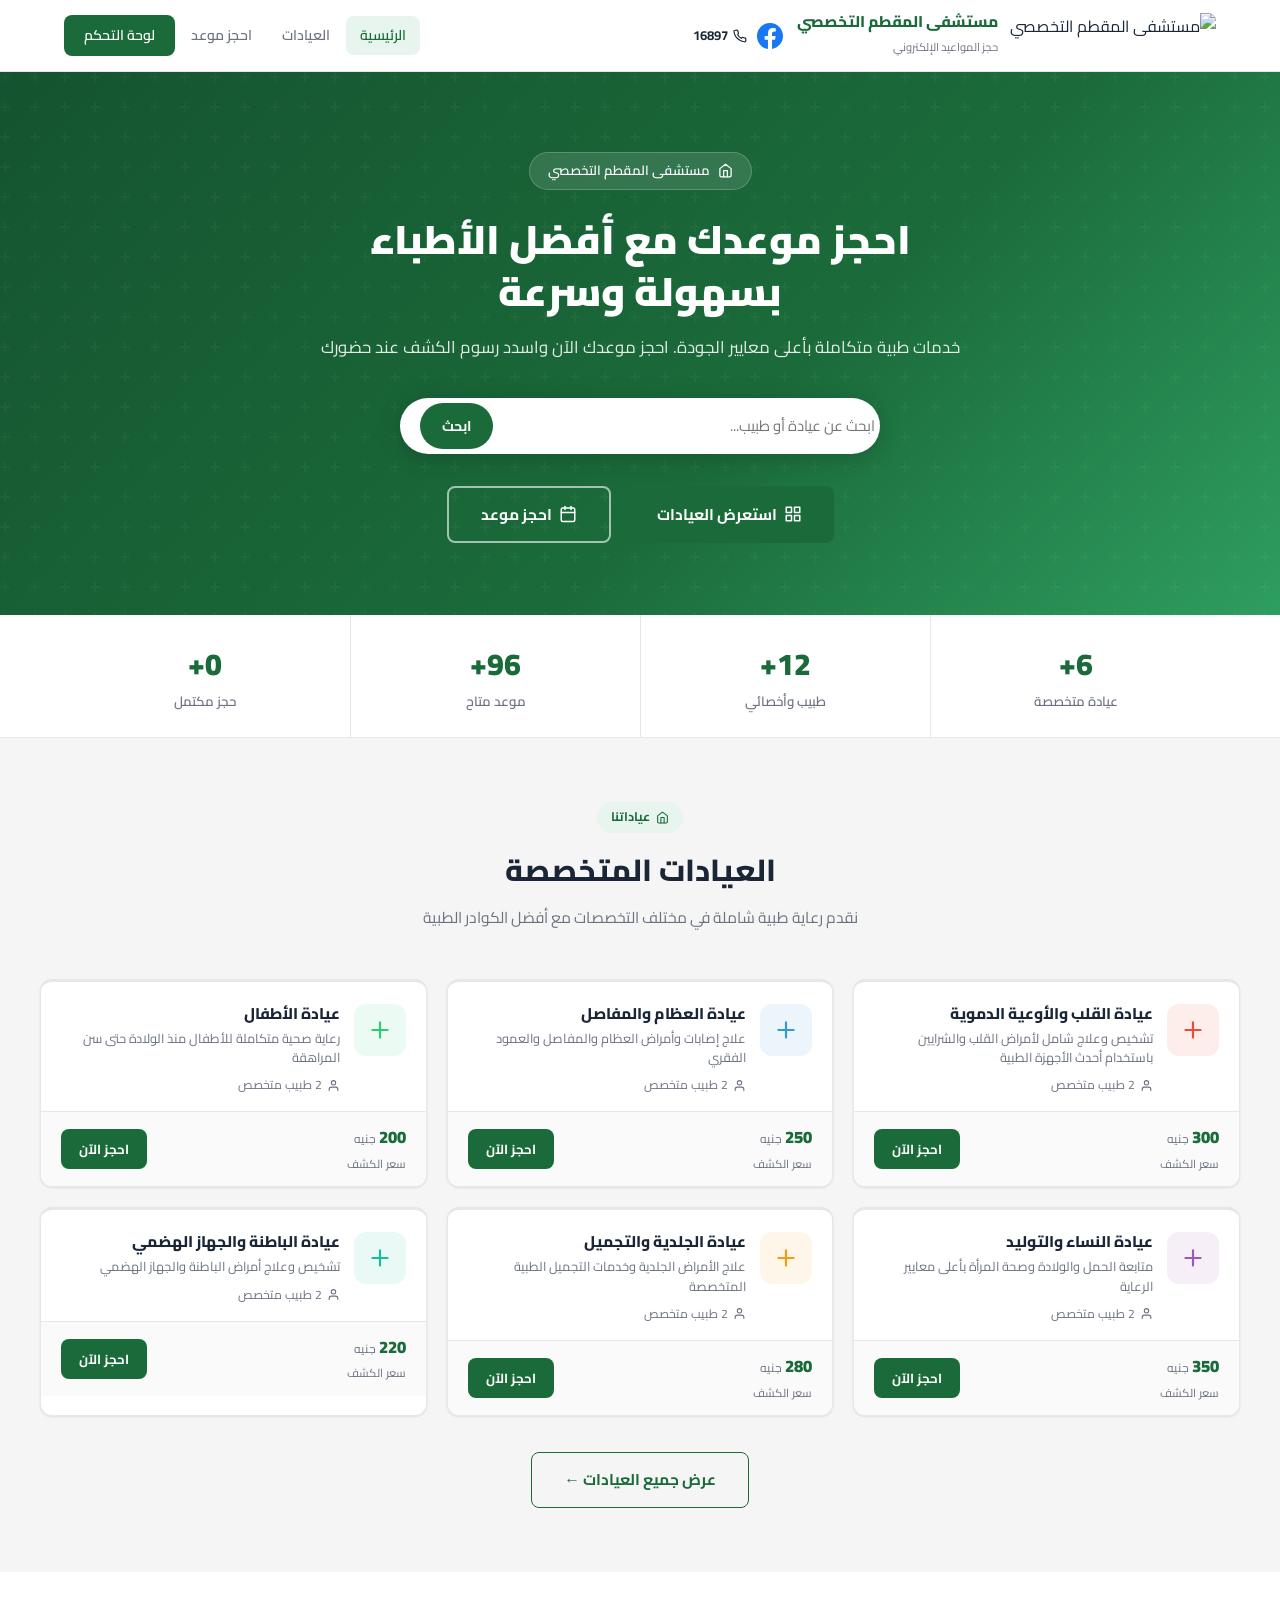
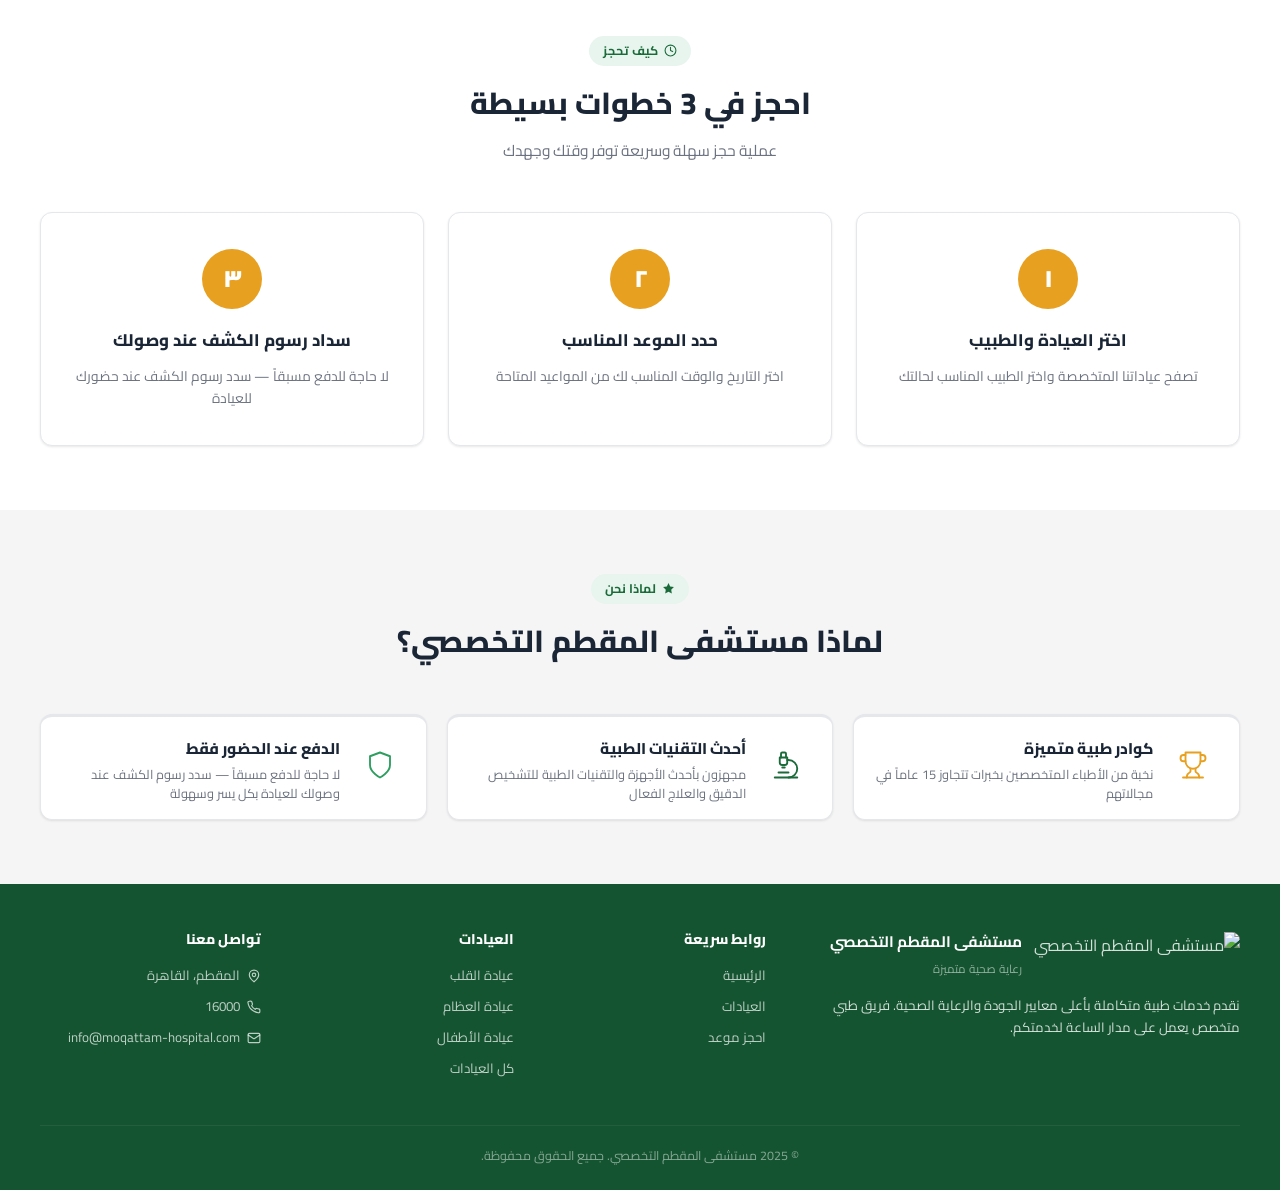
==== index.html @ 9443be20 "تصحيح مسار صورة الشعار من logo.jpg إلى logo.jpeg" ====
<!DOCTYPE html>
<html lang="ar" dir="rtl">
<head>
  <meta charset="UTF-8">
  <meta name="viewport" content="width=device-width, initial-scale=1.0">
  <title>مستشفى المقطم التخصصي - احجز موعدك الآن</title>
  <link rel="stylesheet" href="css/style.css">
</head>
<body>

<!-- NAVBAR -->
<nav class="navbar">
  <div class="nav-inner">
    <div style="display:flex;align-items:center;gap:14px;">
      <a href="index.html" class="nav-brand">
        <img src="images/logo.jpeg" alt="مستشفى المقطم التخصصي" height="45" style="border-radius:8px;flex-shrink:0;">
        <div class="nav-brand-text">
          <h1>مستشفى المقطم التخصصي</h1>
          <span>حجز المواعيد الإلكتروني</span>
        </div>
      </a>
      <div class="nav-contact">
        <a href="https://www.facebook.com/share/14ade11tEJW/?mibextid=wwXIfr" target="_blank" rel="noopener" aria-label="فيسبوك">
          <svg width="26" height="26" viewBox="0 0 16 16"><path fill="#1877F2" d="M16 8.049c0-4.446-3.582-8.05-8-8.05C3.58 0-.002 3.603-.002 8.05c0 4.017 2.926 7.347 6.75 7.951v-5.625h-2.03V8.05H6.75V6.275c0-2.017 1.195-3.131 3.022-3.131.876 0 1.791.157 1.791.157v1.98h-1.009c-.993 0-1.303.621-1.303 1.258v1.51h2.218l-.354 2.326H9.25V16c3.824-.604 6.75-3.934 6.75-7.951z"/></svg>
        </a>
        <a href="tel:16897">
          <svg width="14" height="14" viewBox="0 0 24 24" fill="none" stroke="currentColor" stroke-width="2" stroke-linecap="round" stroke-linejoin="round"><path d="M22 16.92v3a2 2 0 0 1-2.18 2 19.79 19.79 0 0 1-8.63-3.07A19.5 19.5 0 0 1 4.69 13a19.79 19.79 0 0 1-3.07-8.67A2 2 0 0 1 3.6 2.18L6.5 2a2 2 0 0 1 2 1.72c.127.96.361 1.903.7 2.81a2 2 0 0 1-.45 2.11L7.91 9.91a16 16 0 0 0 6.14 6.14l1.06-1.06a2 2 0 0 1 2.11-.45c.907.339 1.85.573 2.81.7A2 2 0 0 1 22 16.92z"/></svg>
          <span class="phone-text">16897</span>
        </a>
      </div>
    </div>
    <button class="nav-toggle" onclick="toggleNav()" aria-label="القائمة">
      <svg width="24" height="24" viewBox="0 0 24 24" fill="none" stroke="currentColor" stroke-width="2.5" stroke-linecap="round"><line x1="3" y1="6" x2="21" y2="6"/><line x1="3" y1="12" x2="21" y2="12"/><line x1="3" y1="18" x2="21" y2="18"/></svg>
    </button>
    <div class="nav-links" id="navLinks">
      <a href="index.html" class="active">الرئيسية</a>
      <a href="clinics.html">العيادات</a>
      <a href="booking.html">احجز موعد</a>
      <a href="admin.html" class="nav-btn">لوحة التحكم</a>
    </div>
  </div>
</nav>

<!-- HERO -->
<section class="hero">
  <div class="hero-content">
    <div class="hero-badge">
      <svg width="15" height="15" viewBox="0 0 24 24" fill="none" stroke="currentColor" stroke-width="2" stroke-linecap="round" stroke-linejoin="round"><path d="M3 9l9-7 9 7v11a2 2 0 0 1-2 2H5a2 2 0 0 1-2-2z"/><polyline points="9 22 9 12 15 12 15 22"/></svg>
      مستشفى المقطم التخصصي
    </div>
    <h2>احجز موعدك مع أفضل الأطباء بسهولة وسرعة</h2>
    <p>خدمات طبية متكاملة بأعلى معايير الجودة. احجز موعدك الآن واسدد رسوم الكشف عند حضورك</p>
    <div class="hero-search">
      <input type="text" id="heroSearch" placeholder="ابحث عن عيادة أو طبيب..." oninput="heroSearchHandler()">
      <button onclick="goToSearch()">ابحث</button>
    </div>
    <div class="hero-actions">
      <a href="clinics.html" class="btn btn-primary btn-lg">
        <svg width="18" height="18" viewBox="0 0 24 24" fill="none" stroke="currentColor" stroke-width="2" stroke-linecap="round" stroke-linejoin="round"><rect x="3" y="3" width="7" height="7"/><rect x="14" y="3" width="7" height="7"/><rect x="3" y="14" width="7" height="7"/><rect x="14" y="14" width="7" height="7"/></svg>
        استعرض العيادات
      </a>
      <a href="booking.html" class="btn btn-outline btn-lg">
        <svg width="18" height="18" viewBox="0 0 24 24" fill="none" stroke="currentColor" stroke-width="2" stroke-linecap="round" stroke-linejoin="round"><rect x="3" y="4" width="18" height="18" rx="2"/><line x1="16" y1="2" x2="16" y2="6"/><line x1="8" y1="2" x2="8" y2="6"/><line x1="3" y1="10" x2="21" y2="10"/></svg>
        احجز موعد
      </a>
    </div>
  </div>
</section>

<!-- STATS -->
<section class="stats-bar">
  <div class="stats-inner" id="statsBar"></div>
</section>

<!-- FEATURED CLINICS -->
<section class="section" style="background: var(--bg);">
  <div class="section-inner">
    <div class="section-header">
      <div class="section-tag">
        <svg width="13" height="13" viewBox="0 0 24 24" fill="none" stroke="currentColor" stroke-width="2" stroke-linecap="round" stroke-linejoin="round"><path d="M3 9l9-7 9 7v11a2 2 0 0 1-2 2H5a2 2 0 0 1-2-2z"/><polyline points="9 22 9 12 15 12 15 22"/></svg>
        عياداتنا
      </div>
      <h2>العيادات المتخصصة</h2>
      <p>نقدم رعاية طبية شاملة في مختلف التخصصات مع أفضل الكوادر الطبية</p>
    </div>
    <div class="clinics-grid" id="featuredClinics"></div>
    <div style="text-align:center; margin-top:36px;">
      <a href="clinics.html" class="btn btn-outline-primary btn-lg">عرض جميع العيادات ←</a>
    </div>
  </div>
</section>

<!-- HOW IT WORKS -->
<section class="section" style="background: white;">
  <div class="section-inner">
    <div class="section-header">
      <div class="section-tag">
        <svg width="13" height="13" viewBox="0 0 24 24" fill="none" stroke="currentColor" stroke-width="2" stroke-linecap="round" stroke-linejoin="round"><circle cx="12" cy="12" r="10"/><polyline points="12 6 12 12 16 14"/></svg>
        كيف تحجز
      </div>
      <h2>احجز في 3 خطوات بسيطة</h2>
      <p>عملية حجز سهلة وسريعة توفر وقتك وجهدك</p>
    </div>
    <div class="steps-grid">
      <div class="step-card">
        <div class="step-num">١</div>
        <h3>اختر العيادة والطبيب</h3>
        <p>تصفح عياداتنا المتخصصة واختر الطبيب المناسب لحالتك</p>
      </div>
      <div class="step-card">
        <div class="step-num">٢</div>
        <h3>حدد الموعد المناسب</h3>
        <p>اختر التاريخ والوقت المناسب لك من المواعيد المتاحة</p>
      </div>
      <div class="step-card">
        <div class="step-num">٣</div>
        <h3>سداد رسوم الكشف عند وصولك</h3>
        <p>لا حاجة للدفع مسبقاً — سدد رسوم الكشف عند حضورك للعيادة</p>
      </div>
    </div>
  </div>
</section>

<!-- WHY US -->
<section class="section" style="background: var(--bg);">
  <div class="section-inner">
    <div class="section-header">
      <div class="section-tag">
        <svg width="13" height="13" viewBox="0 0 24 24" fill="currentColor" stroke="none"><polygon points="12 2 15.09 8.26 22 9.27 17 14.14 18.18 21.02 12 17.77 5.82 21.02 7 14.14 2 9.27 8.91 8.26 12 2"/></svg>
        لماذا نحن
      </div>
      <h2>لماذا مستشفى المقطم التخصصي؟</h2>
    </div>
    <div class="clinics-grid" id="whyCards"></div>
  </div>
</section>

<!-- FOOTER -->
<footer>
  <div class="footer-inner">
    <div class="footer-grid">
      <div class="footer-brand">
        <div class="logo">
          <img src="images/logo.jpeg" alt="مستشفى المقطم التخصصي" height="45" style="border-radius:8px;">
          <div>
            <strong style="color:white;font-size:0.95rem;">مستشفى المقطم التخصصي</strong><br>
            <span style="font-size:0.73rem;opacity:0.65;">رعاية صحية متميزة</span>
          </div>
        </div>
        <p>نقدم خدمات طبية متكاملة بأعلى معايير الجودة والرعاية الصحية. فريق طبي متخصص يعمل على مدار الساعة لخدمتكم.</p>
      </div>
      <div class="footer-col">
        <h4>روابط سريعة</h4>
        <a href="index.html">الرئيسية</a>
        <a href="clinics.html">العيادات</a>
        <a href="booking.html">احجز موعد</a>
      </div>
      <div class="footer-col">
        <h4>العيادات</h4>
        <a href="clinics.html">عيادة القلب</a>
        <a href="clinics.html">عيادة العظام</a>
        <a href="clinics.html">عيادة الأطفال</a>
        <a href="clinics.html">كل العيادات</a>
      </div>
      <div class="footer-col">
        <h4>تواصل معنا</h4>
        <a href="#">
          <svg width="14" height="14" viewBox="0 0 24 24" fill="none" stroke="currentColor" stroke-width="2" stroke-linecap="round" stroke-linejoin="round"><path d="M20 10c0 6-8 12-8 12s-8-6-8-12a8 8 0 0 1 16 0Z"/><circle cx="12" cy="10" r="3"/></svg>
          المقطم، القاهرة
        </a>
        <a href="#">
          <svg width="14" height="14" viewBox="0 0 24 24" fill="none" stroke="currentColor" stroke-width="2" stroke-linecap="round" stroke-linejoin="round"><path d="M22 16.92v3a2 2 0 0 1-2.18 2 19.79 19.79 0 0 1-8.63-3.07A19.5 19.5 0 0 1 4.69 13a19.79 19.79 0 0 1-3.07-8.67A2 2 0 0 1 3.6 2.18L6.5 2a2 2 0 0 1 2 1.72c.127.96.361 1.903.7 2.81a2 2 0 0 1-.45 2.11L7.91 9.91a16 16 0 0 0 6.14 6.14l1.06-1.06a2 2 0 0 1 2.11-.45c.907.339 1.85.573 2.81.7A2 2 0 0 1 22 16.92z"/></svg>
          16000
        </a>
        <a href="#">
          <svg width="14" height="14" viewBox="0 0 24 24" fill="none" stroke="currentColor" stroke-width="2" stroke-linecap="round" stroke-linejoin="round"><rect width="20" height="16" x="2" y="4" rx="2"/><path d="m22 7-8.97 5.7a1.94 1.94 0 0 1-2.06 0L2 7"/></svg>
          info@moqattam-hospital.com
        </a>
      </div>
    </div>
    <div class="footer-bottom">
      <p>© 2025 مستشفى المقطم التخصصي. جميع الحقوق محفوظة.</p>
    </div>
  </div>
</footer>

<script src="js/app.js"></script>
<script>
  const IC_CROSS = `<svg width="26" height="26" viewBox="0 0 24 24" fill="none" stroke="currentColor" stroke-width="2" stroke-linecap="round"><path d="M12 5v14M5 12h14"/></svg>`;
  const IC_USER  = `<svg width="13" height="13" viewBox="0 0 24 24" fill="none" stroke="currentColor" stroke-width="2" stroke-linecap="round" stroke-linejoin="round"><path d="M20 21v-2a4 4 0 0 0-4-4H8a4 4 0 0 0-4 4v2"/><circle cx="12" cy="7" r="4"/></svg>`;
  const IC_TROPHY = `<svg width="30" height="30" viewBox="0 0 24 24" fill="none" stroke="currentColor" stroke-width="1.5" stroke-linecap="round" stroke-linejoin="round"><path d="M6 9H4.5a2.5 2.5 0 0 1 0-5H6"/><path d="M18 9h1.5a2.5 2.5 0 0 0 0-5H18"/><path d="M4 22h16"/><path d="M10 14.66V17c0 .55-.47.98-.97 1.21C7.85 18.75 7 20.24 7 22"/><path d="M14 14.66V17c0 .55.47.98.97 1.21C16.15 18.75 17 20.24 17 22"/><path d="M18 2H6v7a6 6 0 0 0 12 0V2Z"/></svg>`;
  const IC_SCOPE  = `<svg width="30" height="30" viewBox="0 0 24 24" fill="none" stroke="currentColor" stroke-width="1.5" stroke-linecap="round" stroke-linejoin="round"><path d="M6 18h8"/><path d="M3 22h18"/><path d="M14 22a7 7 0 1 0 0-14h-1"/><path d="M9 14h2"/><path d="M9 12a2 2 0 0 1-2-2V6h6v4a2 2 0 0 1-2 2Z"/><path d="M12 6V3a1 1 0 0 0-1-1H9a1 1 0 0 0-1 1v3"/></svg>`;
  const IC_SHIELD = `<svg width="30" height="30" viewBox="0 0 24 24" fill="none" stroke="currentColor" stroke-width="1.5" stroke-linecap="round" stroke-linejoin="round"><path d="M12 22s8-4 8-10V5l-8-3-8 3v7c0 6 8 10 8 10z"/></svg>`;

  function toggleNav() {
    document.getElementById('navLinks').classList.toggle('open');
  }

  function heroSearchHandler() {
    sessionStorage.setItem('clinicSearch', document.getElementById('heroSearch').value);
  }

  function goToSearch() {
    sessionStorage.setItem('clinicSearch', document.getElementById('heroSearch').value);
    window.location.href = 'clinics.html';
  }

  function renderStats() {
    const clinics  = getClinics().filter(c => c.active);
    const doctors  = getDoctors().filter(d => d.active);
    const slots    = getSlots().filter(s => s.active);
    const bookings = getBookings();
    const stats = [
      { num: clinics.length  + '+', label: 'عيادة متخصصة' },
      { num: doctors.length  + '+', label: 'طبيب وأخصائي' },
      { num: slots.length    + '+', label: 'موعد متاح' },
      { num: bookings.length + '+', label: 'حجز مكتمل' }
    ];
    document.getElementById('statsBar').innerHTML = stats.map(s => `
      <div class="stat-item">
        <div class="stat-num">${s.num}</div>
        <div class="stat-label">${s.label}</div>
      </div>
    `).join('');
  }

  function renderFeaturedClinics() {
    const clinics = getClinics().filter(c => c.active).slice(0, 6);
    document.getElementById('featuredClinics').innerHTML = clinics.map(c => {
      const doctors = getDoctorsByClinic(c.id);
      return `
        <div class="clinic-card" onclick="window.location.href='booking.html?clinicId=${c.id}'">
          <div class="clinic-card-top">
            <div class="clinic-icon" style="background:${c.color}18;color:${c.color};">${IC_CROSS}</div>
            <div class="clinic-card-info">
              <h3>${c.name}</h3>
              <p>${c.description}</p>
              <div class="clinic-doctors-count" style="margin-top:8px;">${IC_USER} ${doctors.length} طبيب متخصص</div>
            </div>
          </div>
          <div class="clinic-card-bottom">
            <div class="clinic-price">
              <strong>${c.price}</strong>
              <span> جنيه</span><br>
              <span style="font-size:0.72rem;color:var(--text-muted);">سعر الكشف</span>
            </div>
            <button class="btn-book" onclick="event.stopPropagation();window.location.href='booking.html?clinicId=${c.id}'">احجز الآن</button>
          </div>
        </div>
      `;
    }).join('');
  }

  function renderWhyCards() {
    const cards = [
      { icon: IC_TROPHY, color: 'var(--accent)',   title: 'كوادر طبية متميزة',      text: 'نخبة من الأطباء المتخصصين بخبرات تتجاوز 15 عاماً في مجالاتهم' },
      { icon: IC_SCOPE,  color: 'var(--primary)',  title: 'أحدث التقنيات الطبية',   text: 'مجهزون بأحدث الأجهزة والتقنيات الطبية للتشخيص الدقيق والعلاج الفعال' },
      { icon: IC_SHIELD, color: 'var(--secondary)', title: 'الدفع عند الحضور فقط', text: 'لا حاجة للدفع مسبقاً — سدد رسوم الكشف عند وصولك للعيادة بكل يسر وسهولة' },
    ];
    document.getElementById('whyCards').innerHTML = cards.map(c => `
      <div class="clinic-card" style="cursor:default;">
        <div class="clinic-card-top">
          <div class="clinic-icon" style="background:${c.color}18;color:${c.color};">${c.icon}</div>
          <div class="clinic-card-info">
            <h3>${c.title}</h3>
            <p style="margin-top:4px;">${c.text}</p>
          </div>
        </div>
      </div>
    `).join('');
  }

  renderStats();
  renderFeaturedClinics();
  renderWhyCards();
</script>
</body>
</html>
---- css/style.css ----
@import url('https://fonts.googleapis.com/css2?family=Cairo:wght@300;400;500;600;700;800;900&display=swap');

:root {
  --primary: #1B6B3A;
  --primary-dark: #145430;
  --primary-light: #E8F5EE;
  --accent: #E8A020;
  --accent-dark: #C88010;
  --accent-light: #FEF6E6;
  --secondary: #2E9E60;
  --secondary-light: #D4F0E2;
  --danger: #D32F2F;
  --danger-light: #FDECEA;
  --success: #1B6B3A;
  --success-light: #E8F5EE;
  --warning: #E65100;
  --warning-light: #FFF3E0;
  --bg: #F5F5F5;
  --white: #FFFFFF;
  --text: #1A2636;
  --text-muted: #6B7280;
  --border: #E5E7EB;
  --shadow: 0 1px 3px rgba(0,0,0,0.06), 0 1px 2px rgba(0,0,0,0.04);
  --shadow-md: 0 4px 16px rgba(0,0,0,0.08);
  --shadow-lg: 0 10px 40px rgba(0,0,0,0.12);
  --radius: 12px;
  --radius-sm: 8px;
  --nav-h: 72px;
}

*,*::before,*::after { box-sizing: border-box; margin: 0; padding: 0; }
html { direction: rtl; scroll-behavior: smooth; }
body { font-family: 'Cairo', sans-serif; background: var(--bg); color: var(--text); line-height: 1.65; min-height: 100vh; }
a { text-decoration: none; color: inherit; }
img { max-width: 100%; }
ul { list-style: none; }
input, select, textarea, button { font-family: 'Cairo', sans-serif; }

/* ---- NAVBAR ---- */
.navbar {
  position: sticky; top: 0; z-index: 1000;
  background: var(--white);
  border-bottom: 1px solid var(--border);
  height: var(--nav-h);
}
.nav-inner {
  max-width: 1200px; margin: 0 auto; padding: 0 24px;
  height: 100%; display: flex; align-items: center; justify-content: space-between; gap: 20px;
}
.nav-brand { display: flex; align-items: center; gap: 12px; }
.nav-logo {
  width: 42px; height: 42px; border-radius: 10px;
  background: var(--primary);
  display: flex; align-items: center; justify-content: center; flex-shrink: 0; color: white;
}
.nav-brand-text h1 { font-size: 0.97rem; font-weight: 800; color: var(--primary); line-height: 1.2; }
.nav-brand-text span { font-size: 0.7rem; color: var(--text-muted); }
.nav-links { display: flex; align-items: center; gap: 2px; }
.nav-links a {
  padding: 8px 14px; border-radius: var(--radius-sm);
  font-size: 0.88rem; font-weight: 600; color: var(--text-muted); transition: all 0.2s;
}
.nav-links a:hover, .nav-links a.active { color: var(--primary); background: var(--primary-light); }
.nav-btn {
  background: var(--primary) !important; color: white !important;
  padding: 9px 20px !important; border-radius: var(--radius-sm) !important;
}
.nav-btn:hover { background: var(--primary-dark) !important; color: white !important; }
.nav-toggle { display: none; background: none; border: none; cursor: pointer; padding: 8px; color: var(--text); line-height: 1; }
.nav-toggle svg { display: block; }
.nav-contact { display: flex; align-items: center; gap: 10px; }
.nav-contact a { display: flex; align-items: center; gap: 5px; font-size: 0.82rem; font-weight: 700; color: var(--text); text-decoration: none; white-space: nowrap; line-height: 1; }
.nav-contact a:hover { color: var(--primary); }
@media (max-width: 480px) { .nav-contact .phone-text { display: none; } }

/* ---- HERO ---- */
.hero {
  background: linear-gradient(135deg, var(--primary-dark) 0%, var(--primary) 60%, #2E9E60 100%);
  color: white; padding: 80px 20px 72px; text-align: center; position: relative; overflow: hidden;
}
.hero::before {
  content: ''; position: absolute; inset: 0;
  background: url("data:image/svg+xml,%3Csvg width='60' height='60' viewBox='0 0 60 60' xmlns='http://www.w3.org/2000/svg'%3E%3Cg fill='none' fill-rule='evenodd'%3E%3Cg fill='%23ffffff' fill-opacity='0.03'%3E%3Cpath d='M36 34v-4h-2v4h-4v2h4v4h2v-4h4v-2h-4zm0-30V0h-2v4h-4v2h4v4h2V6h4V4h-4zM6 34v-4H4v4H0v2h4v4h2v-4h4v-2H6zM6 4V0H4v4H0v2h4v4h2V6h4V4H6z'/%3E%3C/g%3E%3C/g%3E%3C/svg%3E");
}
.hero-content { position: relative; max-width: 680px; margin: 0 auto; }
.hero-badge {
  display: inline-flex; align-items: center; gap: 8px;
  background: rgba(255,255,255,0.12); backdrop-filter: blur(10px);
  border: 1px solid rgba(255,255,255,0.2); border-radius: 50px;
  padding: 7px 18px; font-size: 0.83rem; font-weight: 600; margin-bottom: 24px;
}
.hero h2 { font-size: 2.5rem; font-weight: 900; line-height: 1.3; margin-bottom: 16px; }
.hero p { font-size: 1.05rem; opacity: 0.88; margin-bottom: 36px; }
.hero-actions { display: flex; gap: 14px; justify-content: center; flex-wrap: wrap; }
.hero-search {
  background: white; border-radius: 50px; display: flex; align-items: center;
  padding: 5px 5px 5px 20px; gap: 12px; max-width: 480px; margin: 0 auto 32px;
  box-shadow: 0 4px 24px rgba(0,0,0,0.18);
}
.hero-search input {
  flex: 1; border: none; outline: none; font-size: 0.93rem; color: var(--text);
  font-family: 'Cairo', sans-serif; background: transparent; text-align: right;
}
.hero-search button {
  background: var(--primary); color: white; border: none; border-radius: 50px;
  padding: 10px 22px; font-size: 0.88rem; font-weight: 700; cursor: pointer;
  font-family: 'Cairo', sans-serif; white-space: nowrap; transition: background 0.2s;
}
.hero-search button:hover { background: var(--primary-dark); }

/* ---- STATS ---- */
.stats-bar { background: white; border-bottom: 1px solid var(--border); }
.stats-inner {
  max-width: 1200px; margin: 0 auto; padding: 0 20px;
  display: grid; grid-template-columns: repeat(4, 1fr);
}
.stat-item { padding: 24px 20px; text-align: center; border-left: 1px solid var(--border); }
.stat-item:last-child { border-left: none; }
.stat-num { font-size: 1.9rem; font-weight: 900; color: var(--primary); }
.stat-label { font-size: 0.83rem; color: var(--text-muted); font-weight: 600; margin-top: 2px; }

/* ---- SECTION ---- */
.section { padding: 64px 20px; }
.section-inner { max-width: 1200px; margin: 0 auto; }
.section-header { text-align: center; margin-bottom: 48px; }
.section-tag {
  display: inline-flex; align-items: center; gap: 6px;
  background: var(--primary-light); color: var(--primary);
  font-size: 0.78rem; font-weight: 700; padding: 5px 14px; border-radius: 50px; margin-bottom: 12px;
}
.section-header h2 { font-size: 1.9rem; font-weight: 800; color: var(--text); margin-bottom: 10px; }
.section-header p { color: var(--text-muted); font-size: 0.97rem; max-width: 480px; margin: 0 auto; }

/* ---- CLINIC CARD (Vezeeta style) ---- */
.clinics-grid { display: grid; grid-template-columns: repeat(3, 1fr); gap: 20px; }
.clinic-card {
  background: white; border-radius: var(--radius);
  box-shadow: var(--shadow); overflow: hidden;
  transition: all 0.25s ease; cursor: pointer;
  border: 1px solid var(--border);
  border-top: 3px solid var(--border);
}
.clinic-card:hover {
  transform: translateY(-3px);
  box-shadow: var(--shadow-md);
  border-top-color: var(--primary);
}
.clinic-card-top { padding: 22px 20px 16px; display: flex; align-items: flex-start; gap: 14px; }
.clinic-icon {
  width: 52px; height: 52px; border-radius: 12px; flex-shrink: 0;
  display: flex; align-items: center; justify-content: center;
}
.clinic-card-info h3 { font-size: 0.97rem; font-weight: 800; color: var(--text); margin-bottom: 5px; line-height: 1.3; }
.clinic-card-info p { font-size: 0.8rem; color: var(--text-muted); line-height: 1.5; }
.clinic-card-bottom {
  padding: 12px 20px; border-top: 1px solid var(--border);
  display: flex; align-items: center; justify-content: space-between;
  background: #FAFAFA;
}
.matching-doctors {
  padding: 10px 20px; background: var(--bg); border-top: 1px dashed var(--border);
  display: flex; flex-wrap: wrap; align-items: center; gap: 8px;
}
.matching-label { font-size: 0.73rem; color: var(--text-muted); font-weight: 600; white-space: nowrap; }
.matching-doctor-tag {
  font-size: 0.73rem; background: var(--primary-light); color: var(--primary);
  border-radius: 20px; padding: 2px 10px; font-weight: 600;
}
.clinic-price { font-size: 0.85rem; color: var(--text); }
.clinic-price strong { font-size: 1.05rem; color: var(--primary); font-weight: 900; }
.clinic-price span { font-size: 0.75rem; color: var(--text-muted); }
.btn-book {
  background: var(--primary); color: white; border: none; border-radius: var(--radius-sm);
  padding: 8px 18px; font-size: 0.82rem; font-weight: 700; cursor: pointer;
  font-family: 'Cairo', sans-serif; transition: background 0.2s; white-space: nowrap;
}
.btn-book:hover { background: var(--primary-dark); }
.clinic-doctors-count { font-size: 0.76rem; color: var(--text-muted); display: flex; align-items: center; gap: 5px; }

/* ---- HOW IT WORKS ---- */
.steps-grid { display: grid; grid-template-columns: repeat(3, 1fr); gap: 24px; }
.step-card {
  text-align: center; padding: 36px 28px;
  background: white; border-radius: var(--radius);
  border: 1px solid var(--border); box-shadow: var(--shadow);
}
.step-num {
  width: 60px; height: 60px; border-radius: 50%;
  background: var(--accent); color: white;
  font-size: 1.5rem; font-weight: 900;
  display: flex; align-items: center; justify-content: center; margin: 0 auto 18px;
}
.step-card h3 { font-size: 1.05rem; font-weight: 800; margin-bottom: 10px; color: var(--text); }
.step-card p { font-size: 0.86rem; color: var(--text-muted); line-height: 1.6; }

/* ---- BUTTONS ---- */
.btn {
  display: inline-flex; align-items: center; justify-content: center; gap: 7px;
  padding: 11px 26px; border-radius: var(--radius-sm); font-size: 0.93rem; font-weight: 700;
  font-family: 'Cairo', sans-serif; cursor: pointer; border: none; transition: all 0.2s;
  white-space: nowrap;
}
.btn-primary { background: var(--primary); color: white; }
.btn-primary:hover { background: var(--primary-dark); }
.btn-outline { background: transparent; color: white; border: 2px solid rgba(255,255,255,0.6); }
.btn-outline:hover { background: rgba(255,255,255,0.1); }
.btn-outline-primary { background: transparent; color: var(--primary); border: 1.5px solid var(--primary); }
.btn-outline-primary:hover { background: var(--primary-light); }
.btn-danger { background: var(--danger); color: white; }
.btn-danger:hover { background: #b71c1c; }
.btn-success { background: var(--success); color: white; }
.btn-success:hover { background: var(--primary-dark); }
.btn-sm { padding: 6px 14px; font-size: 0.8rem; }
.btn-lg { padding: 14px 32px; font-size: 0.97rem; }
.btn-block { width: 100%; }

/* ---- FORMS ---- */
.form-group { margin-bottom: 20px; }
.form-label { display: block; font-size: 0.86rem; font-weight: 700; color: var(--text); margin-bottom: 7px; }
.form-label span { color: var(--danger); }
.form-control {
  width: 100%; padding: 11px 14px; border: 1.5px solid var(--border); border-radius: var(--radius-sm);
  font-size: 0.91rem; font-family: 'Cairo', sans-serif; color: var(--text);
  background: white; transition: border-color 0.2s, box-shadow 0.2s; outline: none;
}
.form-control:focus { border-color: var(--primary); box-shadow: 0 0 0 3px rgba(27,107,58,0.1); }
.form-control::placeholder { color: #B0B8C1; }
select.form-control { cursor: pointer; }
.form-hint { font-size: 0.76rem; color: var(--text-muted); margin-top: 5px; }
.form-row { display: grid; grid-template-columns: 1fr 1fr; gap: 18px; }

/* ---- CARDS ---- */
.card { background: white; border-radius: var(--radius); box-shadow: var(--shadow); border: 1px solid var(--border); overflow: hidden; }
.card-header {
  padding: 18px 22px; border-bottom: 1px solid var(--border);
  display: flex; align-items: center; justify-content: space-between;
}
.card-header h3 { font-size: 1rem; font-weight: 800; color: var(--text); display: flex; align-items: center; gap: 8px; }
.card-body { padding: 22px; }

/* ---- TABLE ---- */
.table-wrap { overflow-x: auto; }
table { width: 100%; border-collapse: collapse; }
th { background: #F9FAFB; font-size: 0.8rem; font-weight: 700; color: var(--text-muted); padding: 11px 16px; text-align: right; border-bottom: 1px solid var(--border); }
td { padding: 13px 16px; font-size: 0.87rem; border-top: 1px solid var(--border); vertical-align: middle; }
tr:hover td { background: #F9FAFB; }

/* ---- BADGES ---- */
.badge { display: inline-flex; align-items: center; gap: 4px; padding: 3px 10px; border-radius: 50px; font-size: 0.76rem; font-weight: 700; }
.badge-success { background: var(--success-light); color: var(--success); }
.badge-warning { background: var(--warning-light); color: var(--warning); }
.badge-danger { background: var(--danger-light); color: var(--danger); }
.badge-secondary { background: #F1F5F9; color: var(--text-muted); }
.badge-primary { background: var(--primary-light); color: var(--primary); }

/* ---- BOOKING STEPS ---- */
.steps-indicator { display: flex; align-items: center; margin-bottom: 40px; }
.step-ind { display: flex; flex-direction: column; align-items: center; flex: 1; position: relative; }
.step-ind:not(:last-child)::after {
  content: ''; position: absolute; top: 18px; left: 0; right: calc(50% + 20px);
  height: 2px; background: var(--border); z-index: 0;
}
.step-ind.done:not(:last-child)::after, .step-ind.active:not(:last-child)::after { background: var(--primary); }
.step-circle {
  width: 36px; height: 36px; border-radius: 50%;
  background: var(--border); color: var(--text-muted); font-weight: 800; font-size: 0.88rem;
  display: flex; align-items: center; justify-content: center; position: relative; z-index: 1; transition: all 0.3s;
}
.step-ind.active .step-circle { background: var(--primary); color: white; }
.step-ind.done .step-circle { background: var(--secondary); color: white; }
.step-label { font-size: 0.73rem; font-weight: 700; color: var(--text-muted); margin-top: 6px; text-align: center; }
.step-ind.active .step-label { color: var(--primary); }

/* ---- TIME SLOTS ---- */
.slots-grid { display: grid; grid-template-columns: repeat(3, 1fr); gap: 10px; }
.slot-btn {
  padding: 11px; border: 1.5px solid var(--border); border-radius: var(--radius-sm);
  background: white; text-align: center; cursor: pointer; font-family: 'Cairo', sans-serif;
  transition: all 0.2s; font-size: 0.86rem; font-weight: 600; color: var(--text);
}
.slot-btn:hover { border-color: var(--primary); color: var(--primary); background: var(--primary-light); }
.slot-btn.selected { border-color: var(--primary); background: var(--primary); color: white; }
.slot-btn .slot-date { font-size: 0.7rem; color: inherit; opacity: 0.8; display: block; }

/* ---- PAYMENT ---- */
.payment-layout { display: grid; grid-template-columns: 1fr 380px; gap: 32px; align-items: start; }
.card-input-group { position: relative; }
.booking-summary { background: white; border-radius: var(--radius); border: 1px solid var(--border); overflow: hidden; }
.booking-summary-header { background: var(--primary); color: white; padding: 18px 20px; }
.booking-summary-header h3 { font-size: 0.97rem; font-weight: 800; }
.booking-summary-body { padding: 18px; }
.summary-row { display: flex; justify-content: space-between; align-items: flex-start; padding: 9px 0; border-bottom: 1px solid var(--border); gap: 12px; }
.summary-row:last-child { border-bottom: none; }
.summary-label { font-size: 0.8rem; color: var(--text-muted); font-weight: 600; flex-shrink: 0; }
.summary-value { font-size: 0.86rem; font-weight: 700; text-align: left; }
.summary-total { background: var(--primary-light); border-radius: var(--radius-sm); padding: 14px; margin-top: 14px; display: flex; justify-content: space-between; align-items: center; }
.summary-total .label { font-weight: 700; color: var(--text); }
.summary-total .amount { font-size: 1.4rem; font-weight: 900; color: var(--primary); }
.secure-badge { display: flex; align-items: center; gap: 7px; justify-content: center; font-size: 0.76rem; color: var(--text-muted); margin-top: 14px; }

/* ---- CONFIRMATION ---- */
.confirmation-card {
  max-width: 580px; margin: 60px auto; background: white;
  border-radius: var(--radius); box-shadow: var(--shadow-lg); overflow: hidden;
}
.confirmation-header { background: linear-gradient(135deg, var(--primary-dark), var(--primary)); color: white; padding: 44px 32px; text-align: center; }
.confirm-icon { margin-bottom: 16px; display: flex; align-items: center; justify-content: center; }
.booking-num { background: rgba(255,255,255,0.18); border-radius: var(--radius-sm); padding: 9px 20px; font-size: 1.4rem; font-weight: 900; letter-spacing: 2px; display: inline-block; margin-top: 12px; }
.confirmation-body { padding: 28px 32px; }
.confirm-detail { display: flex; align-items: flex-start; gap: 12px; padding: 13px 0; border-bottom: 1px solid var(--border); }
.confirm-detail:last-child { border-bottom: none; }
.confirm-detail-icon { width: 38px; height: 38px; border-radius: 9px; background: var(--primary-light); display: flex; align-items: center; justify-content: center; color: var(--primary); flex-shrink: 0; }
.confirm-detail-text strong { display: block; font-size: 0.76rem; color: var(--text-muted); font-weight: 600; margin-bottom: 2px; }
.confirm-detail-text span { font-size: 0.91rem; font-weight: 700; }

/* ---- ADMIN ---- */
.admin-login-page {
  min-height: 100vh; display: flex; align-items: center; justify-content: center;
  background: linear-gradient(135deg, var(--primary-dark), var(--primary), var(--secondary));
  padding: 20px;
}
.admin-login-card { background: white; border-radius: var(--radius); box-shadow: var(--shadow-lg); padding: 40px; width: 100%; max-width: 420px; }
.admin-login-logo { text-align: center; margin-bottom: 32px; }
.admin-login-logo .logo-icon {
  width: 68px; height: 68px; border-radius: 16px; background: var(--primary);
  display: flex; align-items: center; justify-content: center; color: white; margin: 0 auto 14px;
}
.admin-login-logo h2 { font-size: 1.15rem; font-weight: 800; color: var(--primary); }
.admin-login-logo p { font-size: 0.8rem; color: var(--text-muted); }
.admin-layout { display: flex; min-height: 100vh; }
.admin-sidebar {
  width: 255px; background: var(--primary-dark); color: white; flex-shrink: 0;
  display: flex; flex-direction: column; position: sticky; top: 0; height: 100vh;
}
.sidebar-brand {
  padding: 22px 18px; border-bottom: 1px solid rgba(255,255,255,0.1);
  display: flex; align-items: center; gap: 12px;
}
.sidebar-brand .brand-icon {
  width: 38px; height: 38px; border-radius: 9px;
  background: rgba(255,255,255,0.15); display: flex; align-items: center; justify-content: center; color: white;
}
.sidebar-brand-text h3 { font-size: 0.88rem; font-weight: 800; line-height: 1.3; }
.sidebar-brand-text span { font-size: 0.68rem; opacity: 0.65; }
.sidebar-nav { flex: 1; padding: 14px 0; overflow-y: auto; }
.sidebar-nav a {
  display: flex; align-items: center; gap: 10px; padding: 12px 18px;
  font-size: 0.87rem; font-weight: 600; color: rgba(255,255,255,0.7); transition: all 0.2s;
  border-right: 3px solid transparent;
}
.sidebar-nav a:hover { background: rgba(255,255,255,0.08); color: white; border-right-color: rgba(255,255,255,0.4); }
.sidebar-nav a.active { background: rgba(255,255,255,0.13); color: white; border-right-color: var(--accent); }
.sidebar-nav .nav-icon { display: flex; align-items: center; justify-content: center; width: 20px; flex-shrink: 0; }
.sidebar-footer { padding: 18px; border-top: 1px solid rgba(255,255,255,0.1); }
.admin-main { flex: 1; overflow-y: auto; }
.admin-topbar {
  background: white; padding: 15px 26px; display: flex; align-items: center; justify-content: space-between;
  border-bottom: 1px solid var(--border); position: sticky; top: 0; z-index: 100;
}
.admin-topbar h2 { font-size: 1.15rem; font-weight: 800; color: var(--text); }
.admin-content { padding: 26px; }
.stat-cards { display: grid; grid-template-columns: repeat(4, 1fr); gap: 18px; margin-bottom: 28px; }
.stat-card {
  background: white; border-radius: var(--radius); padding: 20px; box-shadow: var(--shadow);
  display: flex; align-items: center; gap: 14px; border: 1px solid var(--border);
}
.stat-card-icon { width: 48px; height: 48px; border-radius: 12px; flex-shrink: 0; display: flex; align-items: center; justify-content: center; }
.stat-card-num { font-size: 1.7rem; font-weight: 900; color: var(--text); line-height: 1; }
.stat-card-label { font-size: 0.78rem; color: var(--text-muted); font-weight: 600; margin-top: 3px; }

/* ---- MODAL ---- */
.modal-overlay { display: none; position: fixed; inset: 0; background: rgba(0,0,0,0.45); z-index: 9999; align-items: center; justify-content: center; padding: 20px; }
.modal-overlay.open { display: flex; }
.modal { background: white; border-radius: var(--radius); width: 100%; max-width: 520px; box-shadow: var(--shadow-lg); max-height: 90vh; overflow-y: auto; }
.modal-header { padding: 18px 22px; border-bottom: 1px solid var(--border); display: flex; align-items: center; justify-content: space-between; }
.modal-header h3 { font-size: 1.02rem; font-weight: 800; display: flex; align-items: center; gap: 8px; }
.modal-close { background: none; border: none; cursor: pointer; color: var(--text-muted); width: 30px; height: 30px; display: flex; align-items: center; justify-content: center; border-radius: 50%; transition: background 0.2s; font-size: 1.3rem; }
.modal-close:hover { background: var(--bg); }
.modal-body { padding: 22px; }
.modal-footer { padding: 14px 22px; border-top: 1px solid var(--border); display: flex; gap: 10px; justify-content: flex-end; }

/* ---- TOAST ---- */
.toast {
  position: fixed; bottom: 24px; left: 50%; transform: translateX(-50%) translateY(80px);
  background: var(--text); color: white; padding: 12px 22px; border-radius: 50px;
  font-size: 0.88rem; font-weight: 600; display: flex; align-items: center; gap: 9px;
  z-index: 99999; box-shadow: var(--shadow-lg); transition: transform 0.3s; white-space: nowrap;
}
.toast.show { transform: translateX(-50%) translateY(0); }
.toast-success { background: var(--success); }
.toast-error { background: var(--danger); }

/* ---- PAGE HEADER ---- */
.page-header { background: linear-gradient(135deg, var(--primary-dark), var(--primary)); color: white; padding: 36px 20px; }
.page-header-inner { max-width: 1200px; margin: 0 auto; }
.page-header h1 { font-size: 1.7rem; font-weight: 900; margin-bottom: 5px; display: flex; align-items: center; gap: 10px; }
.page-header p { opacity: 0.85; font-size: 0.93rem; }
.breadcrumb { display: flex; align-items: center; gap: 7px; font-size: 0.8rem; opacity: 0.75; margin-bottom: 10px; }
.breadcrumb a { color: white; }
.breadcrumb span { opacity: 0.6; }

/* ---- DOCTOR CARD ---- */
.doctor-card {
  background: white; border-radius: var(--radius); border: 1.5px solid var(--border);
  padding: 18px; cursor: pointer; transition: all 0.2s; display: flex; align-items: center; gap: 14px;
}
.doctor-card:hover { border-color: var(--primary); background: var(--primary-light); }
.doctor-card.selected { border-color: var(--primary); background: var(--primary-light); }
.doctor-avatar {
  width: 52px; height: 52px; border-radius: 50%; flex-shrink: 0;
  background: var(--primary-light); display: flex; align-items: center; justify-content: center;
  border: 2px solid var(--border); color: var(--primary);
}
.doctor-info h4 { font-size: 0.92rem; font-weight: 800; margin-bottom: 3px; }
.doctor-info p { font-size: 0.76rem; color: var(--text-muted); }
.doctor-info .exp { font-size: 0.73rem; color: var(--secondary); font-weight: 700; margin-top: 3px; display: flex; align-items: center; gap: 3px; }
.doctors-grid { display: grid; grid-template-columns: 1fr 1fr; gap: 12px; }

/* ---- FOOTER ---- */
footer { background: var(--primary-dark); color: rgba(255,255,255,0.82); padding: 44px 20px 24px; }
.footer-inner { max-width: 1200px; margin: 0 auto; }
.footer-grid { display: grid; grid-template-columns: 2fr 1fr 1fr 1fr; gap: 32px; margin-bottom: 36px; }
.footer-brand .logo { display: flex; align-items: center; gap: 12px; margin-bottom: 14px; }
.footer-brand .logo-icon {
  width: 40px; height: 40px; border-radius: 9px;
  background: rgba(255,255,255,0.13); display: flex; align-items: center; justify-content: center; color: white;
}
.footer-brand p { font-size: 0.83rem; line-height: 1.7; }
.footer-col h4 { font-size: 0.88rem; font-weight: 800; color: white; margin-bottom: 14px; }
.footer-col a { display: flex; align-items: center; gap: 7px; font-size: 0.83rem; margin-bottom: 9px; transition: color 0.2s; color: rgba(255,255,255,0.72); }
.footer-col a:hover { color: white; }
.footer-bottom { border-top: 1px solid rgba(255,255,255,0.1); padding-top: 20px; text-align: center; font-size: 0.78rem; opacity: 0.6; }

/* ---- SEARCH BAR ---- */
.search-bar-section { background: white; padding: 18px 20px; border-bottom: 1px solid var(--border); }
.search-bar-inner { max-width: 1200px; margin: 0 auto; display: flex; gap: 10px; align-items: center; }
.search-input-wrap { flex: 1; position: relative; }
.search-input-wrap .icon { position: absolute; right: 13px; top: 50%; transform: translateY(-50%); color: var(--text-muted); display: flex; align-items: center; }
.search-input-wrap input { width: 100%; padding: 10px 42px 10px 14px; border: 1.5px solid var(--border); border-radius: var(--radius-sm); font-family: 'Cairo', sans-serif; font-size: 0.89rem; outline: none; transition: border-color 0.2s; }
.search-input-wrap input:focus { border-color: var(--primary); }

/* ---- EMPTY STATE ---- */
.empty-state { text-align: center; padding: 60px 20px; color: var(--text-muted); }
.empty-state .emoji, .empty-state .empty-icon { font-size: 3.5rem; margin-bottom: 16px; display: flex; align-items: center; justify-content: center; opacity: 0.35; }
.empty-state h3 { font-size: 1.05rem; font-weight: 700; margin-bottom: 7px; color: var(--text); }
.empty-state p { font-size: 0.86rem; }

/* ---- ALERT ---- */
.alert { padding: 13px 16px; border-radius: var(--radius-sm); font-size: 0.86rem; font-weight: 600; display: flex; align-items: flex-start; gap: 9px; margin-bottom: 18px; }
.alert-info { background: var(--primary-light); color: var(--primary-dark); }
.alert-danger { background: var(--danger-light); color: var(--danger); }
.alert-success { background: var(--success-light); color: var(--success); }

/* ---- PAYMENT METHOD SELECTOR ---- */
.pay-method-group { display: grid; grid-template-columns: repeat(3,1fr); gap: 12px; margin-bottom: 26px; }
.pay-method-card {
  border: 1.5px solid var(--border); border-radius: var(--radius); padding: 16px 12px;
  text-align: center; cursor: pointer; transition: all 0.25s; background: white;
  display: flex; flex-direction: column; align-items: center; gap: 7px;
}
.pay-method-card:hover { border-color: var(--primary); background: var(--primary-light); }
.pay-method-card.selected { border-color: var(--primary); background: var(--primary-light); box-shadow: 0 0 0 3px rgba(27,107,58,0.12); }
.pay-method-card .pm-icon { line-height: 1; color: var(--primary); }
.pay-method-card .pm-label { font-size: 0.9rem; font-weight: 800; color: var(--text); }
.pay-method-card .pm-sub { font-size: 0.7rem; color: var(--text-muted); line-height: 1.4; }
.pay-method-card.selected .pm-label { color: var(--primary); }
.pay-method-card.selected .pm-sub { color: var(--primary-dark); opacity: 0.8; }

/* ---- PRICE BREAKDOWN ---- */
.price-breakdown { border-radius: var(--radius-sm); overflow: hidden; border: 1px solid var(--border); margin-bottom: 22px; }
.price-breakdown-header { background: var(--primary); color: white; padding: 11px 16px; font-size: 0.86rem; font-weight: 800; display: flex; align-items: center; gap: 7px; }
.price-breakdown-body { background: white; }
.pb-row { display: flex; justify-content: space-between; align-items: center; padding: 10px 16px; border-bottom: 1px solid var(--border); font-size: 0.86rem; }
.pb-row:last-child { border-bottom: none; }
.pb-row .pb-label { color: var(--text-muted); font-weight: 600; }
.pb-row .pb-value { font-weight: 700; }
.pb-row.pb-coverage .pb-value { color: var(--success); }
.pb-row.pb-copay .pb-value { color: var(--primary); font-size: 1rem; }
.pb-total { background: var(--primary-light); padding: 13px 16px; display: flex; justify-content: space-between; align-items: center; border-top: 2px solid var(--primary); }
.pb-total .t-label { font-weight: 800; font-size: 0.93rem; color: var(--primary-dark); }
.pb-total .t-amount { font-size: 1.5rem; font-weight: 900; color: var(--primary); }

/* ---- PROVIDER SECTION ---- */
.provider-section { background: var(--bg); border-radius: var(--radius-sm); padding: 18px; margin-bottom: 22px; border: 1px solid var(--border); animation: fadeIn 0.25s ease; }
@keyframes fadeIn { from { opacity:0; transform:translateY(-6px); } to { opacity:1; transform:translateY(0); } }
.provider-section h4 { font-size: 0.86rem; font-weight: 800; color: var(--text); margin-bottom: 12px; display: flex; align-items: center; gap: 7px; }
.policy-badge { display: inline-flex; align-items: center; gap: 5px; background: var(--primary-light); color: var(--primary); border-radius: 50px; padding: 3px 12px; font-size: 0.76rem; font-weight: 700; margin-top: 7px; }

/* ---- INSURANCE TABS IN ADMIN ---- */
.provider-tabs { display: flex; margin-bottom: 18px; border: 1.5px solid var(--border); border-radius: var(--radius-sm); overflow: hidden; }
.provider-tab { flex: 1; padding: 10px; text-align: center; font-size: 0.86rem; font-weight: 700; cursor: pointer; border: none; font-family: 'Cairo',sans-serif; background: white; color: var(--text-muted); transition: all 0.2s; }
.provider-tab.active { background: var(--primary); color: white; }

/* ---- RESPONSIVE ---- */
@media (max-width: 1024px) {
  .clinics-grid { grid-template-columns: repeat(2, 1fr); }
  .stat-cards { grid-template-columns: repeat(2, 1fr); }
  .stats-inner { grid-template-columns: repeat(2, 1fr); }
  .footer-grid { grid-template-columns: 1fr 1fr; }
  .payment-layout { grid-template-columns: 1fr; }
  .admin-sidebar { width: 220px; }
}
@media (max-width: 768px) {
  .nav-links { display: none; position: absolute; top: var(--nav-h); right: 0; left: 0; background: white; padding: 14px; flex-direction: column; box-shadow: var(--shadow-md); border-top: 1px solid var(--border); }
  .nav-links.open { display: flex; }
  .nav-toggle { display: flex; }
  .hero h2 { font-size: 1.75rem; }
  .hero-actions { flex-direction: column; align-items: center; }
  .clinics-grid { grid-template-columns: 1fr; }
  .steps-grid { grid-template-columns: 1fr; gap: 16px; }
  .form-row { grid-template-columns: 1fr; }
  .doctors-grid { grid-template-columns: 1fr; }
  .slots-grid { grid-template-columns: repeat(2, 1fr); }
  .stat-cards { grid-template-columns: 1fr 1fr; }
  .admin-layout { flex-direction: column; }
  .admin-sidebar { width: 100%; height: auto; position: relative; }
  .sidebar-nav { display: flex; flex-wrap: wrap; padding: 8px; }
  .sidebar-nav a { padding: 9px 12px; font-size: 0.8rem; }
  .footer-grid { grid-template-columns: 1fr; }
  .stats-inner { grid-template-columns: repeat(2, 1fr); }
  .confirmation-card { margin: 16px; }
  .pay-method-group { grid-template-columns: 1fr; }
}
@media (max-width: 480px) {
  .slots-grid { grid-template-columns: 1fr 1fr; }
  .stat-cards { grid-template-columns: 1fr; }
}
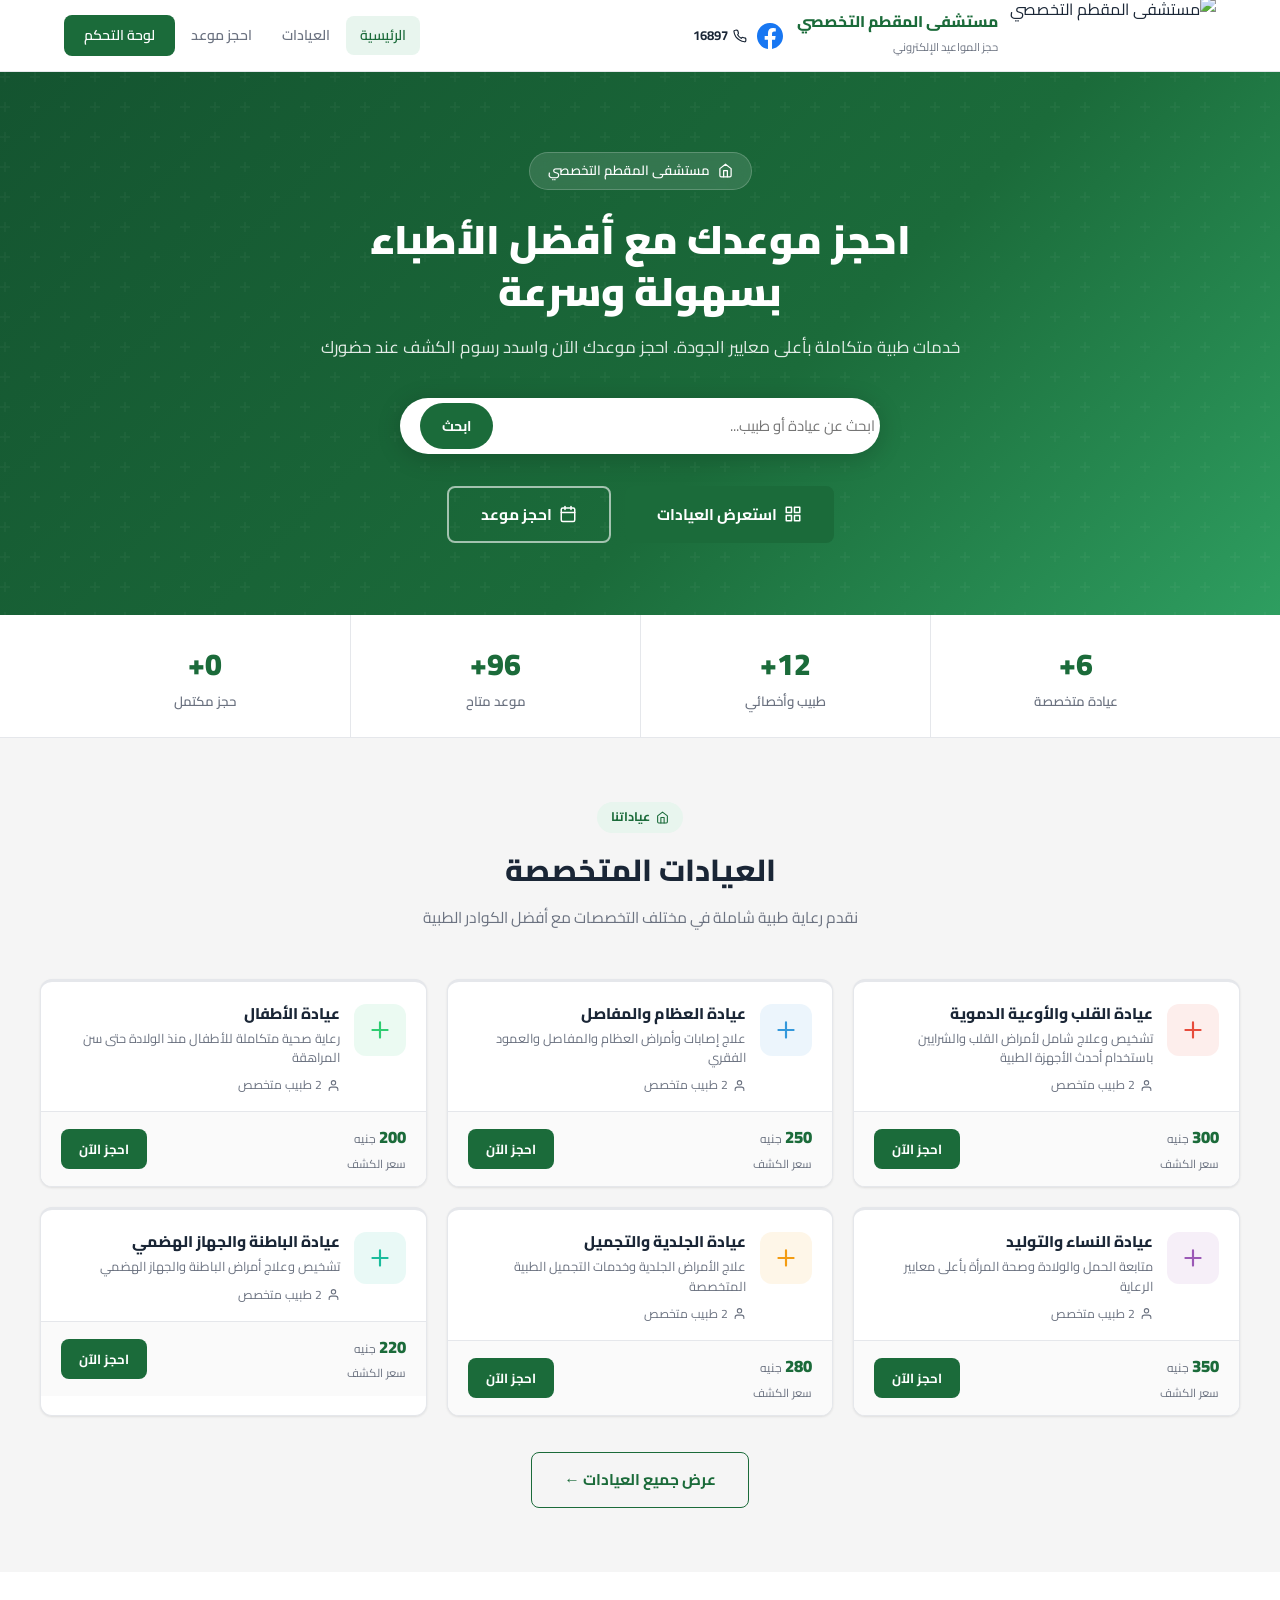
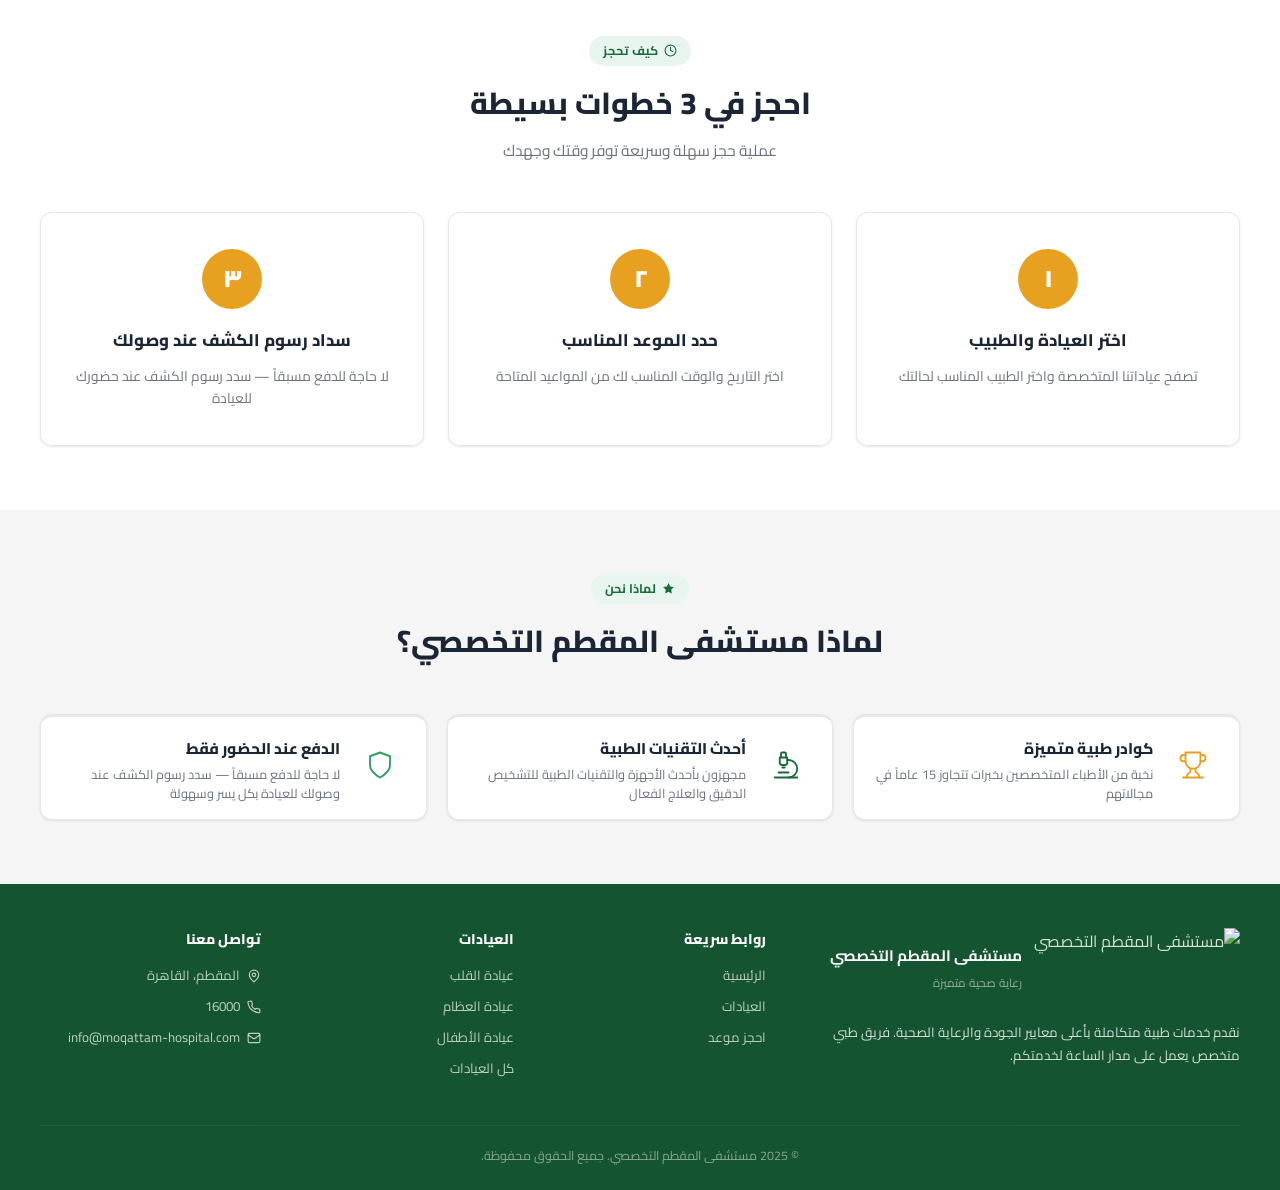
==== commit fa860373: "تكبير شعار المستشفى إلى 80px وإزالة الحواف المدورة في الهيدر والفوتر" ====
--- a/index.html
+++ b/index.html
@@ -13,7 +13,7 @@
   <div class="nav-inner">
     <div style="display:flex;align-items:center;gap:14px;">
       <a href="index.html" class="nav-brand">
-        <img src="images/logo.jpeg" alt="مستشفى المقطم التخصصي" height="45" style="border-radius:8px;flex-shrink:0;">
+        <img src="images/logo.jpeg" alt="مستشفى المقطم التخصصي" height="80" style="flex-shrink:0;">
         <div class="nav-brand-text">
           <h1>مستشفى المقطم التخصصي</h1>
           <span>حجز المواعيد الإلكتروني</span>
@@ -141,7 +141,7 @@
     <div class="footer-grid">
       <div class="footer-brand">
         <div class="logo">
-          <img src="images/logo.jpeg" alt="مستشفى المقطم التخصصي" height="45" style="border-radius:8px;">
+          <img src="images/logo.jpeg" alt="مستشفى المقطم التخصصي" height="80">
           <div>
             <strong style="color:white;font-size:0.95rem;">مستشفى المقطم التخصصي</strong><br>
             <span style="font-size:0.73rem;opacity:0.65;">رعاية صحية متميزة</span>
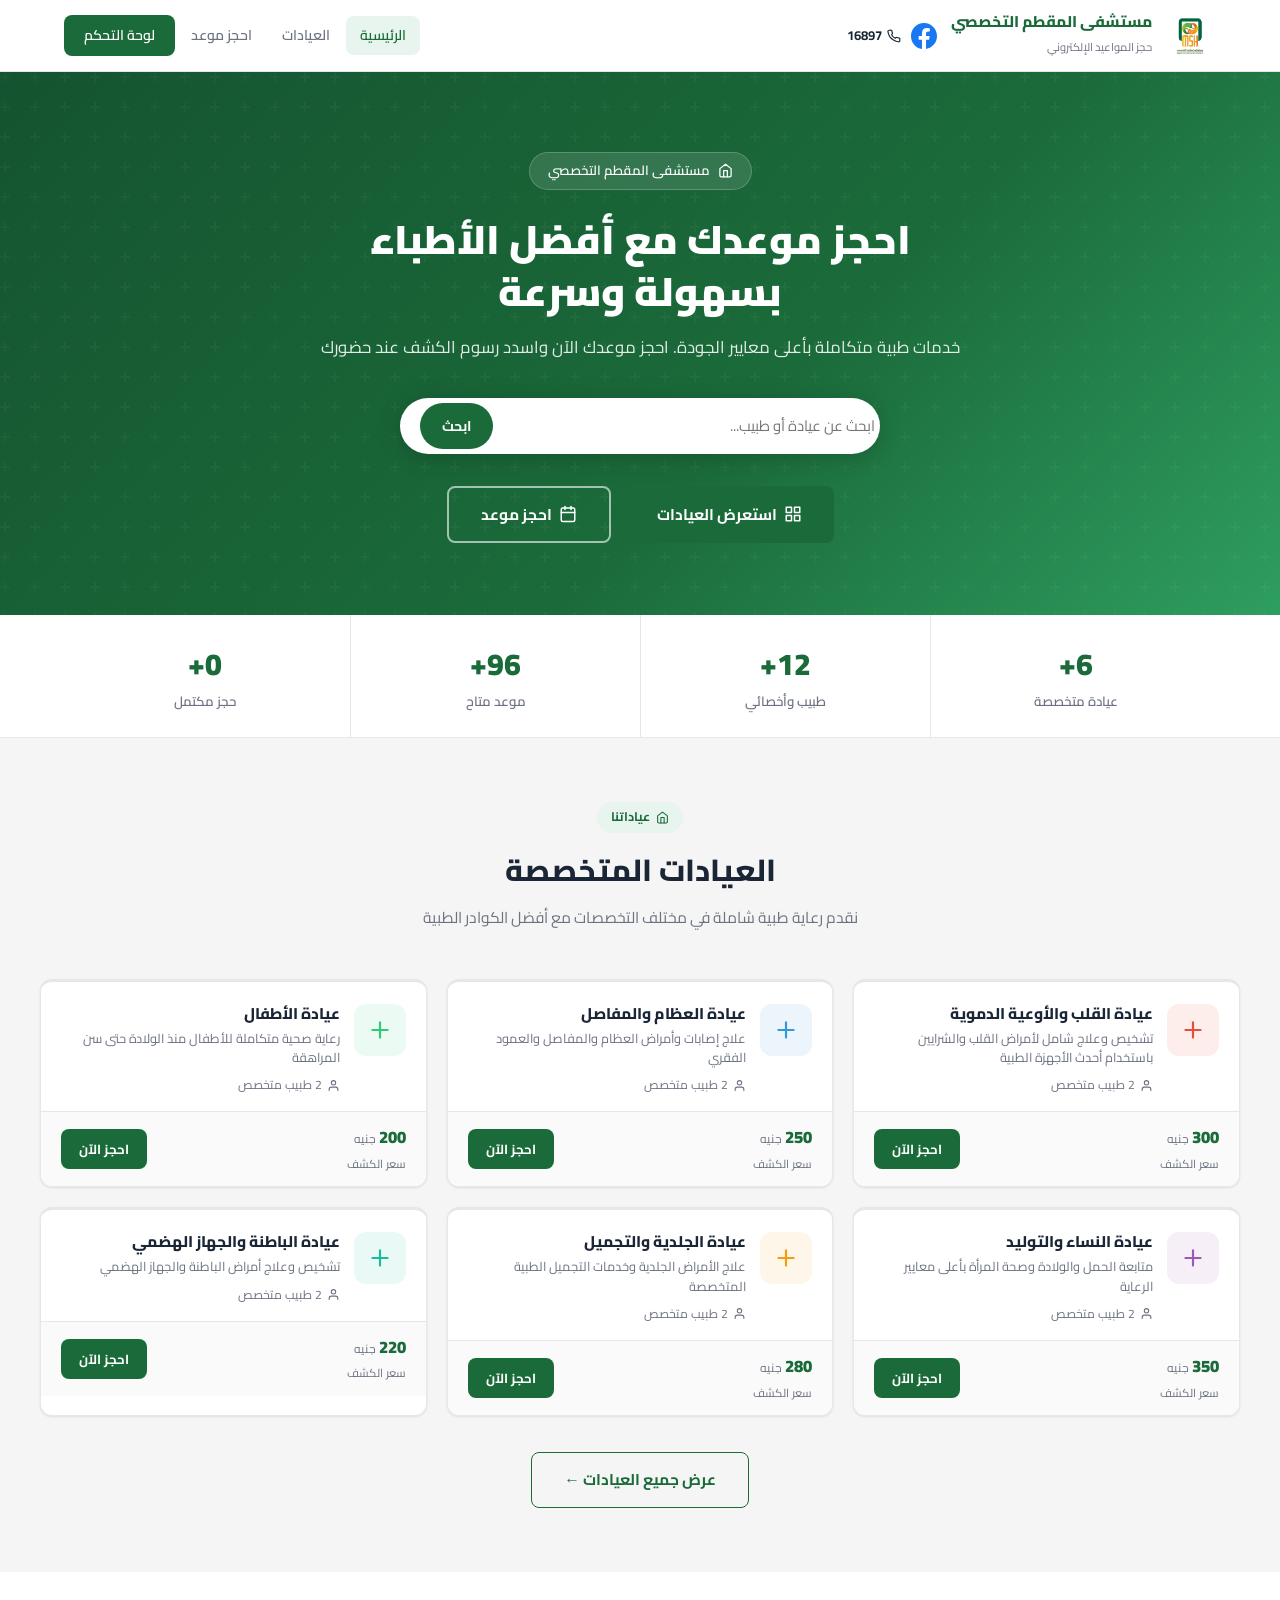
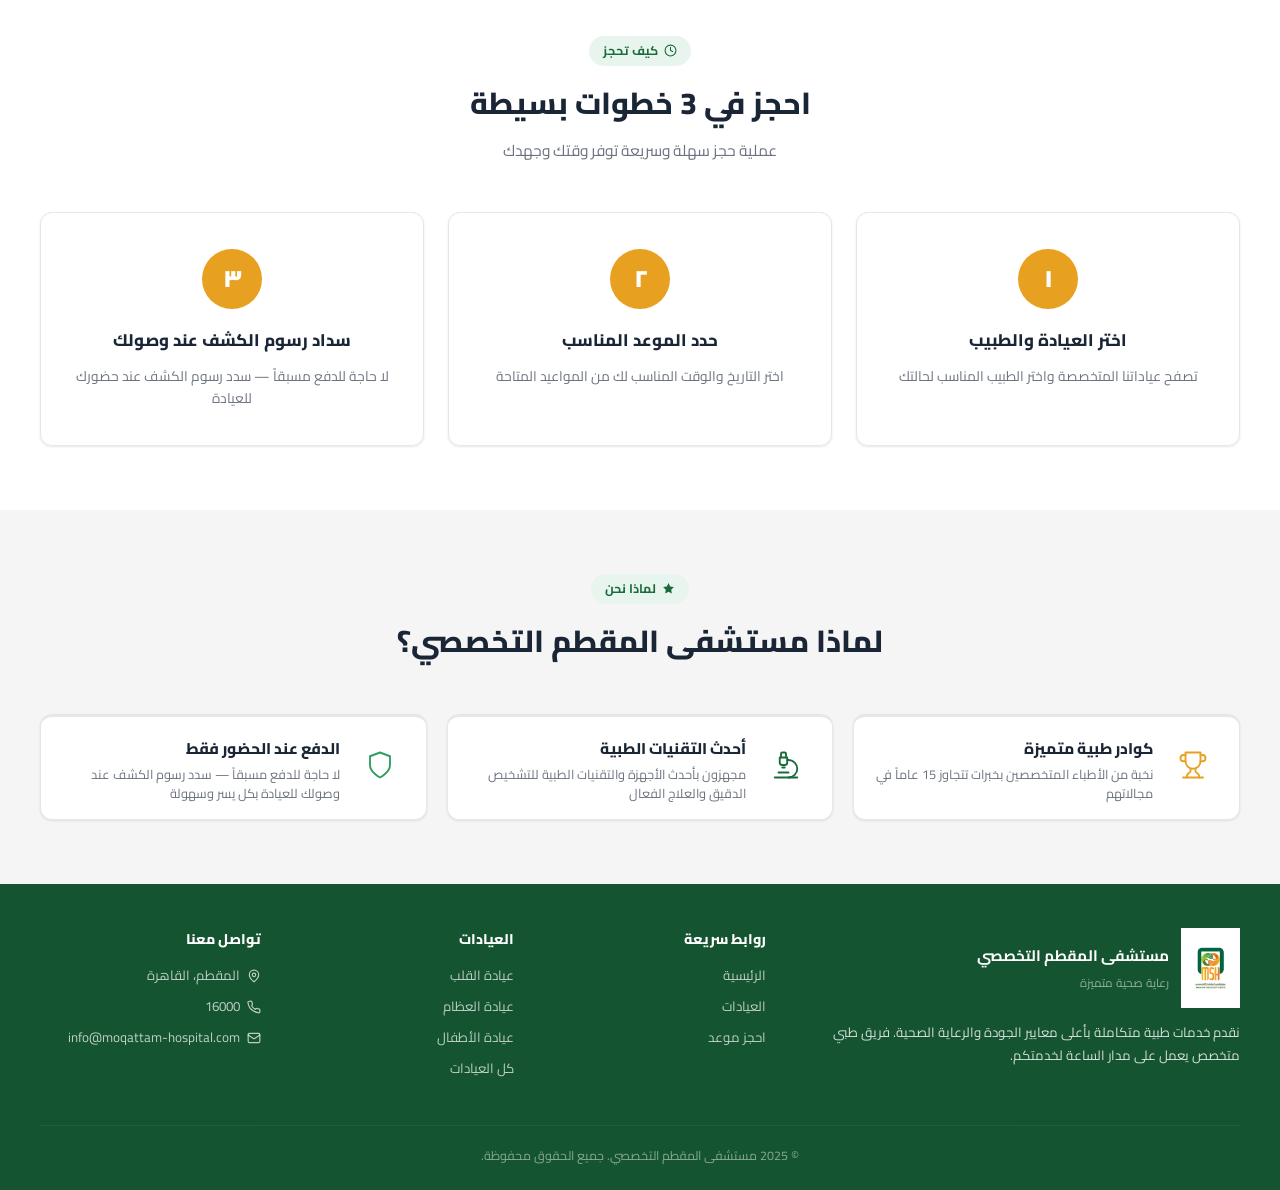
==== commit 21da7864: "تعديل حجم شعار الهيدر إلى 70px" ====
--- a/index.html
+++ b/index.html
@@ -13,7 +13,7 @@
   <div class="nav-inner">
     <div style="display:flex;align-items:center;gap:14px;">
       <a href="index.html" class="nav-brand">
-        <img src="images/logo.jpeg" alt="مستشفى المقطم التخصصي" height="80" style="flex-shrink:0;">
+        <img src="images/logo.jpeg" alt="مستشفى المقطم التخصصي" height="70" style="flex-shrink:0;">
         <div class="nav-brand-text">
           <h1>مستشفى المقطم التخصصي</h1>
           <span>حجز المواعيد الإلكتروني</span>
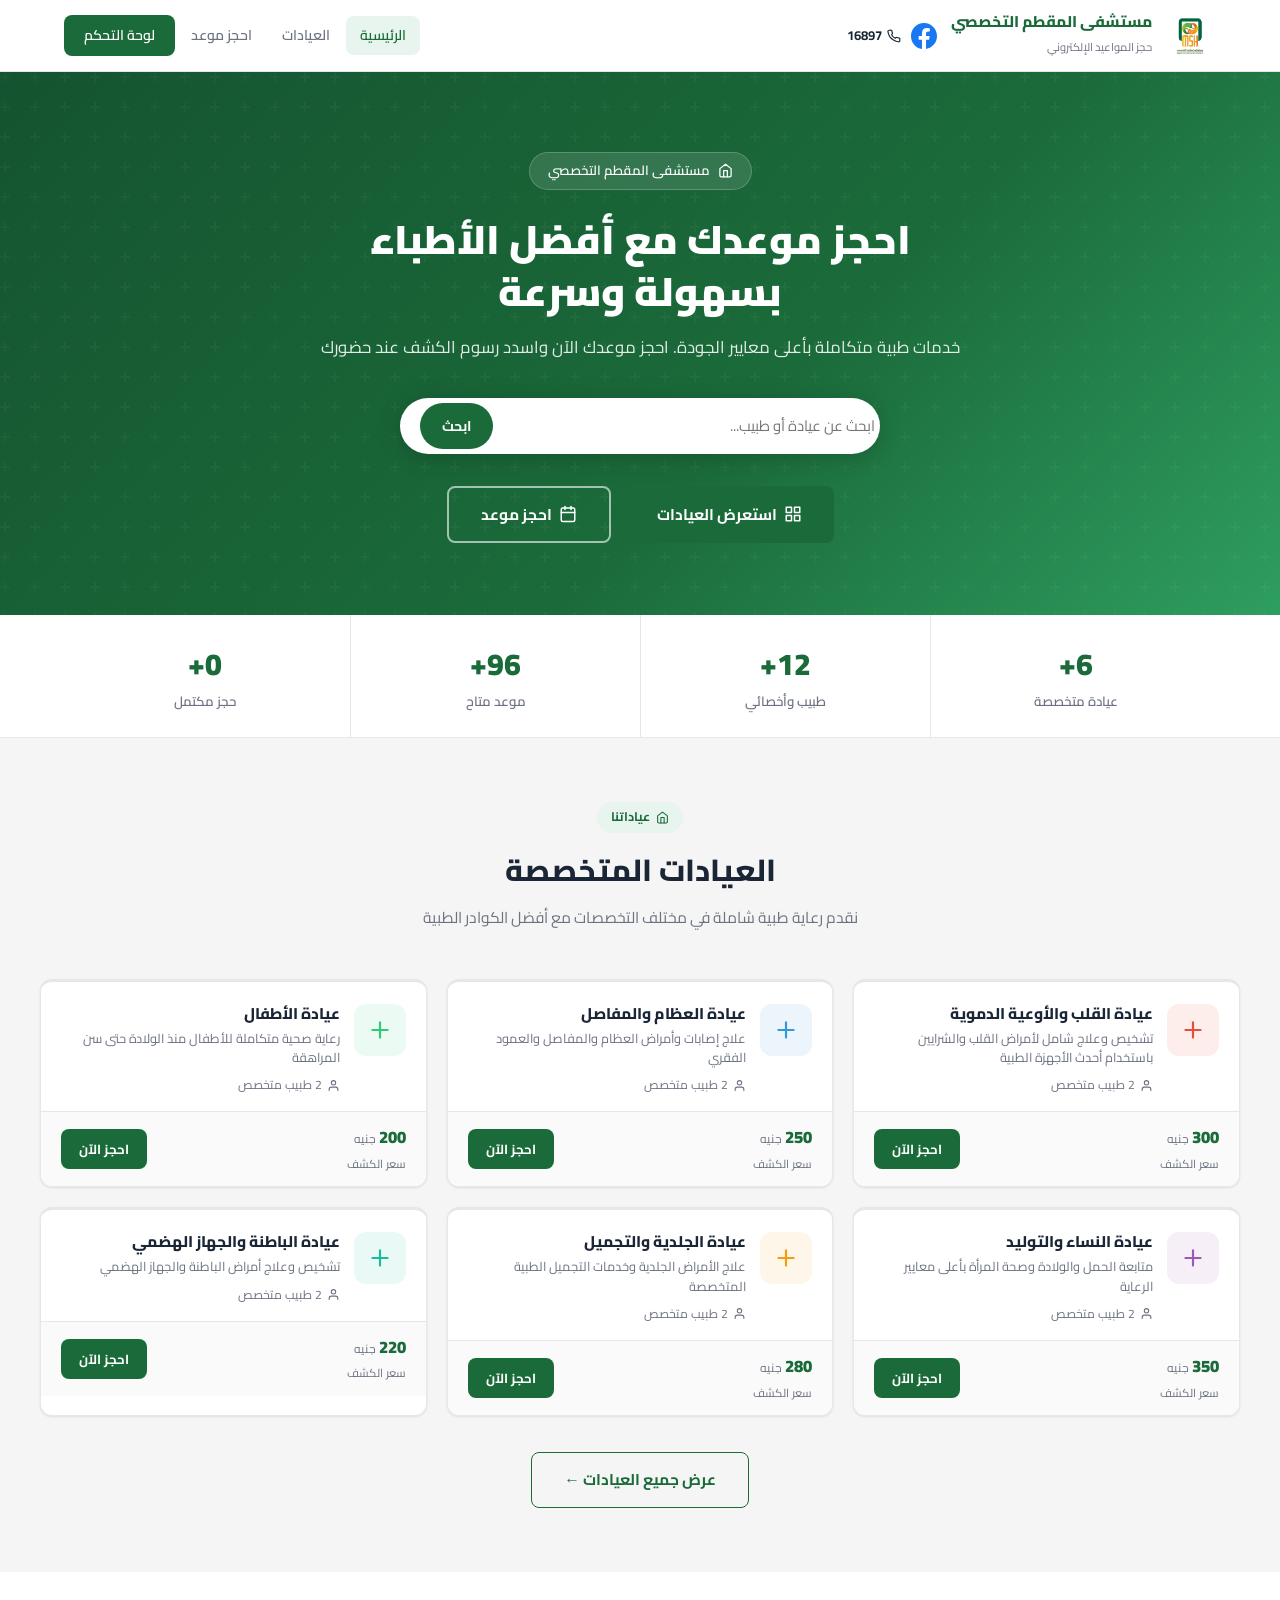
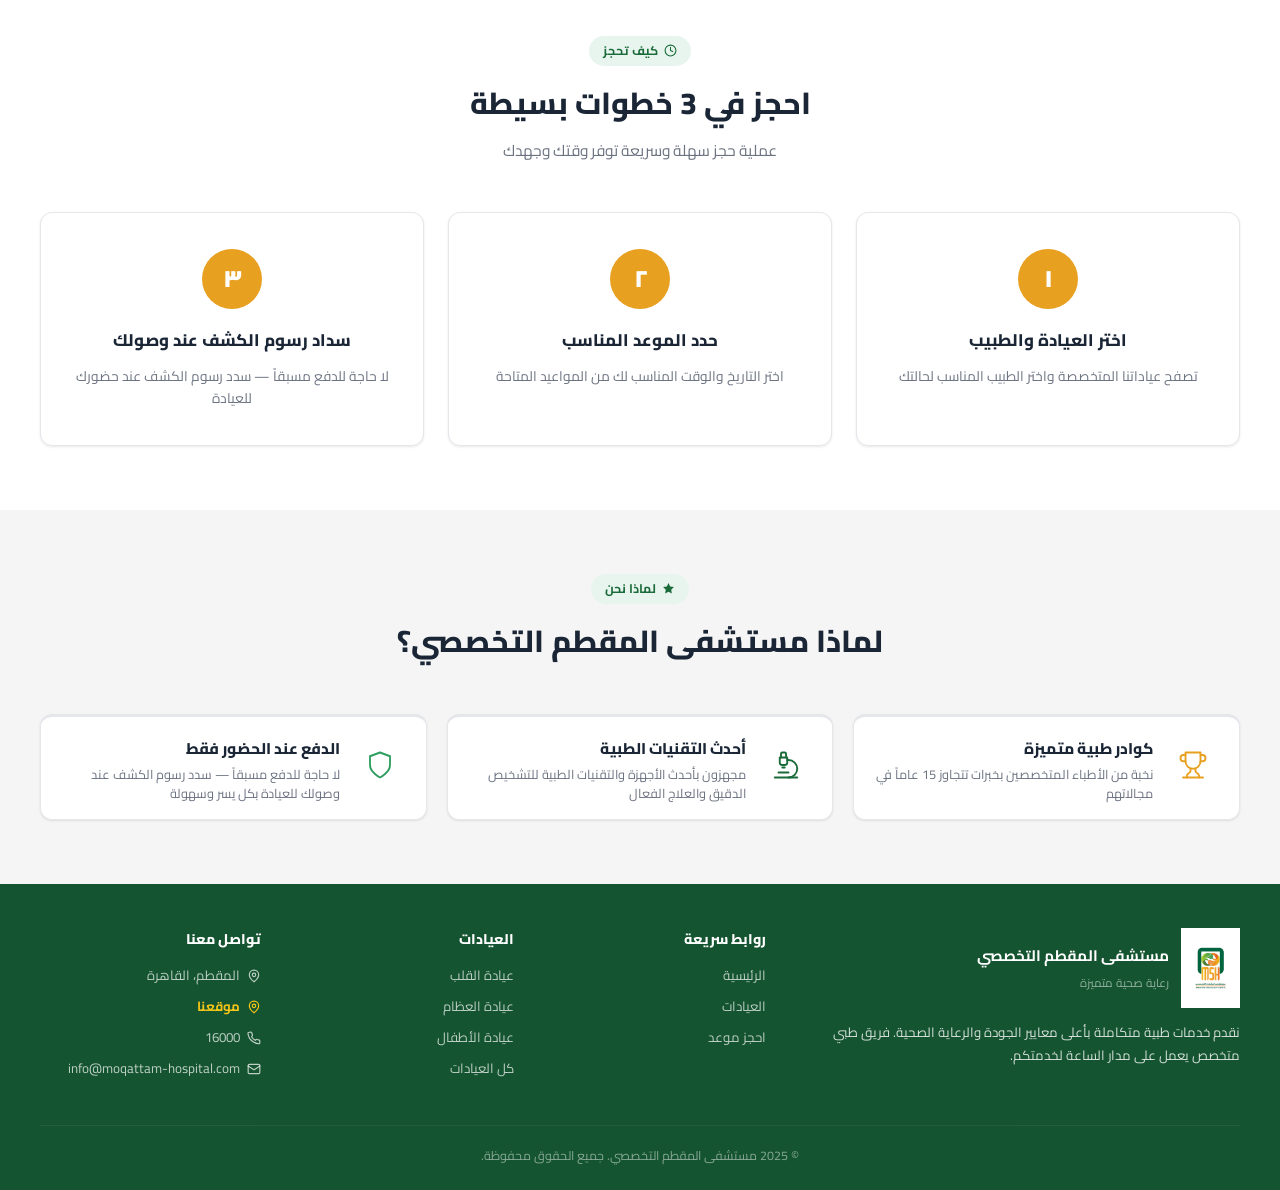
==== commit da6c7270: "إضافة رابط موقع خرائط جوجل في الفوتر" ====
--- a/index.html
+++ b/index.html
@@ -167,6 +167,10 @@
         <a href="#">
           <svg width="14" height="14" viewBox="0 0 24 24" fill="none" stroke="currentColor" stroke-width="2" stroke-linecap="round" stroke-linejoin="round"><path d="M20 10c0 6-8 12-8 12s-8-6-8-12a8 8 0 0 1 16 0Z"/><circle cx="12" cy="10" r="3"/></svg>
           المقطم، القاهرة
+        </a>
+        <a href="https://maps.app.goo.gl/Xe9ebuFL1Robqcb56?g_st=ic" target="_blank" rel="noopener" style="color:#f5c518;font-weight:700;">
+          <svg width="14" height="14" viewBox="0 0 24 24" fill="none" stroke="#f5c518" stroke-width="2" stroke-linecap="round" stroke-linejoin="round"><path d="M20 10c0 6-8 12-8 12s-8-6-8-12a8 8 0 0 1 16 0Z"/><circle cx="12" cy="10" r="3"/></svg>
+          موقعنا
         </a>
         <a href="#">
           <svg width="14" height="14" viewBox="0 0 24 24" fill="none" stroke="currentColor" stroke-width="2" stroke-linecap="round" stroke-linejoin="round"><path d="M22 16.92v3a2 2 0 0 1-2.18 2 19.79 19.79 0 0 1-8.63-3.07A19.5 19.5 0 0 1 4.69 13a19.79 19.79 0 0 1-3.07-8.67A2 2 0 0 1 3.6 2.18L6.5 2a2 2 0 0 1 2 1.72c.127.96.361 1.903.7 2.81a2 2 0 0 1-.45 2.11L7.91 9.91a16 16 0 0 0 6.14 6.14l1.06-1.06a2 2 0 0 1 2.11-.45c.907.339 1.85.573 2.81.7A2 2 0 0 1 22 16.92z"/></svg>
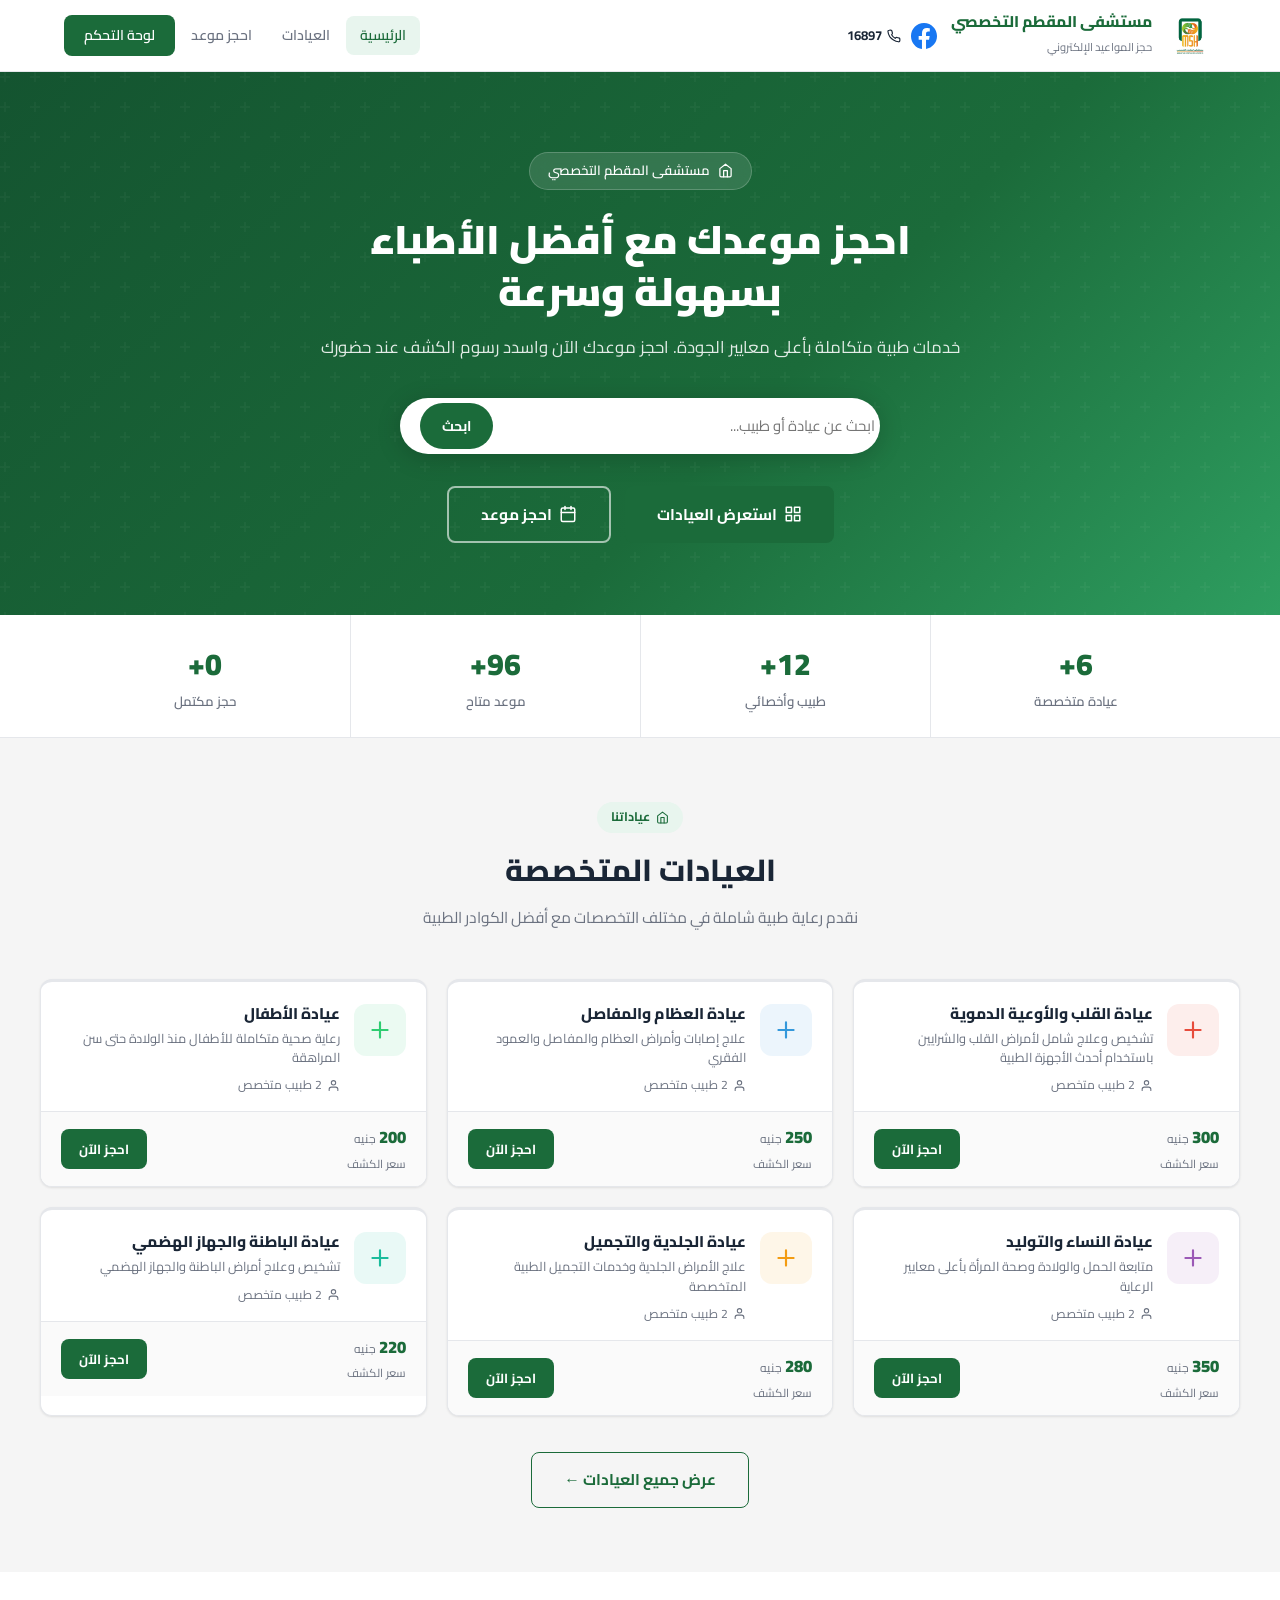
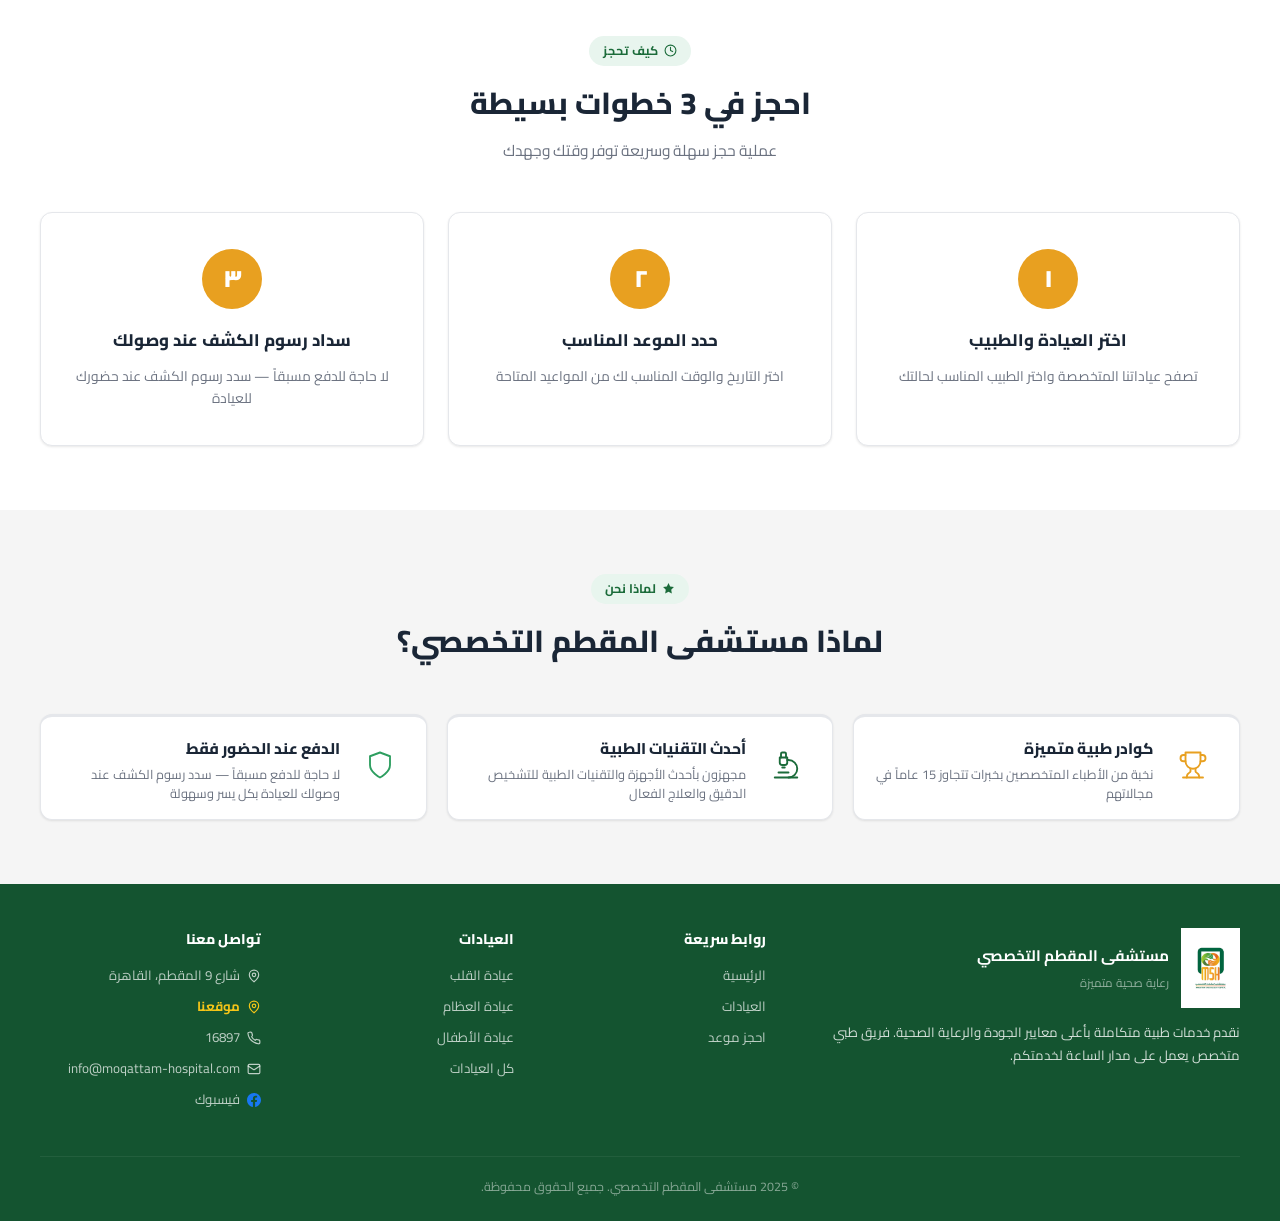
==== commit 8c699c5c: "تحديث قسم تواصل معنا في الفوتر: العنوان ورقم الهاتف وإضافة فيسبوك" ====
--- a/index.html
+++ b/index.html
@@ -166,7 +166,7 @@
         <h4>تواصل معنا</h4>
         <a href="#">
           <svg width="14" height="14" viewBox="0 0 24 24" fill="none" stroke="currentColor" stroke-width="2" stroke-linecap="round" stroke-linejoin="round"><path d="M20 10c0 6-8 12-8 12s-8-6-8-12a8 8 0 0 1 16 0Z"/><circle cx="12" cy="10" r="3"/></svg>
-          المقطم، القاهرة
+          شارع 9 المقطم، القاهرة
         </a>
         <a href="https://maps.app.goo.gl/Xe9ebuFL1Robqcb56?g_st=ic" target="_blank" rel="noopener" style="color:#f5c518;font-weight:700;">
           <svg width="14" height="14" viewBox="0 0 24 24" fill="none" stroke="#f5c518" stroke-width="2" stroke-linecap="round" stroke-linejoin="round"><path d="M20 10c0 6-8 12-8 12s-8-6-8-12a8 8 0 0 1 16 0Z"/><circle cx="12" cy="10" r="3"/></svg>
@@ -174,11 +174,15 @@
         </a>
         <a href="#">
           <svg width="14" height="14" viewBox="0 0 24 24" fill="none" stroke="currentColor" stroke-width="2" stroke-linecap="round" stroke-linejoin="round"><path d="M22 16.92v3a2 2 0 0 1-2.18 2 19.79 19.79 0 0 1-8.63-3.07A19.5 19.5 0 0 1 4.69 13a19.79 19.79 0 0 1-3.07-8.67A2 2 0 0 1 3.6 2.18L6.5 2a2 2 0 0 1 2 1.72c.127.96.361 1.903.7 2.81a2 2 0 0 1-.45 2.11L7.91 9.91a16 16 0 0 0 6.14 6.14l1.06-1.06a2 2 0 0 1 2.11-.45c.907.339 1.85.573 2.81.7A2 2 0 0 1 22 16.92z"/></svg>
-          16000
+          16897
         </a>
         <a href="#">
           <svg width="14" height="14" viewBox="0 0 24 24" fill="none" stroke="currentColor" stroke-width="2" stroke-linecap="round" stroke-linejoin="round"><rect width="20" height="16" x="2" y="4" rx="2"/><path d="m22 7-8.97 5.7a1.94 1.94 0 0 1-2.06 0L2 7"/></svg>
           info@moqattam-hospital.com
+        </a>
+        <a href="https://www.facebook.com/share/14ade11tEJW/?mibextid=wwXIfr" target="_blank" rel="noopener">
+          <svg width="14" height="14" viewBox="0 0 16 16"><path fill="#1877F2" d="M16 8.049c0-4.446-3.582-8.05-8-8.05C3.58 0-.002 3.603-.002 8.05c0 4.017 2.926 7.347 6.75 7.951v-5.625h-2.03V8.05H6.75V6.275c0-2.017 1.195-3.131 3.022-3.131.876 0 1.791.157 1.791.157v1.98h-1.009c-.993 0-1.303.621-1.303 1.258v1.51h2.218l-.354 2.326H9.25V16c3.824-.604 6.75-3.934 6.75-7.951z"/></svg>
+          فيسبوك
         </a>
       </div>
     </div>
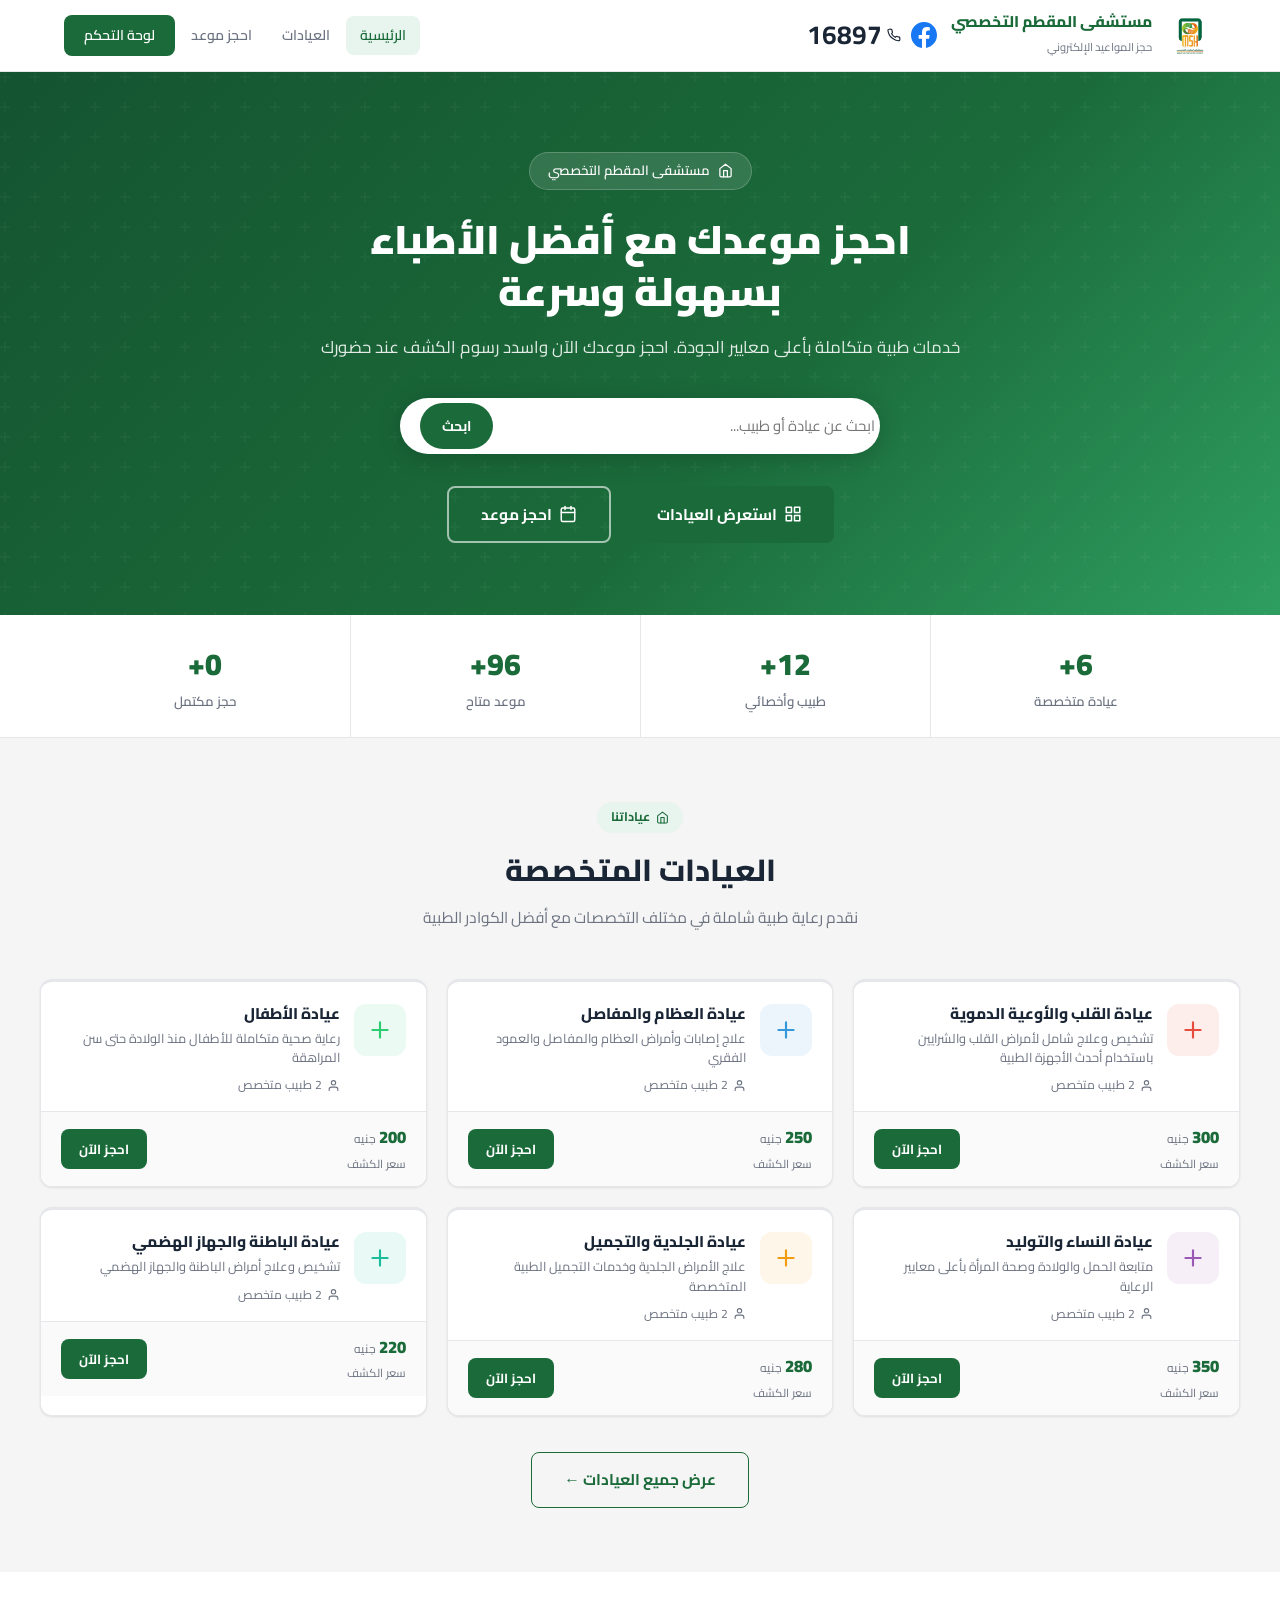
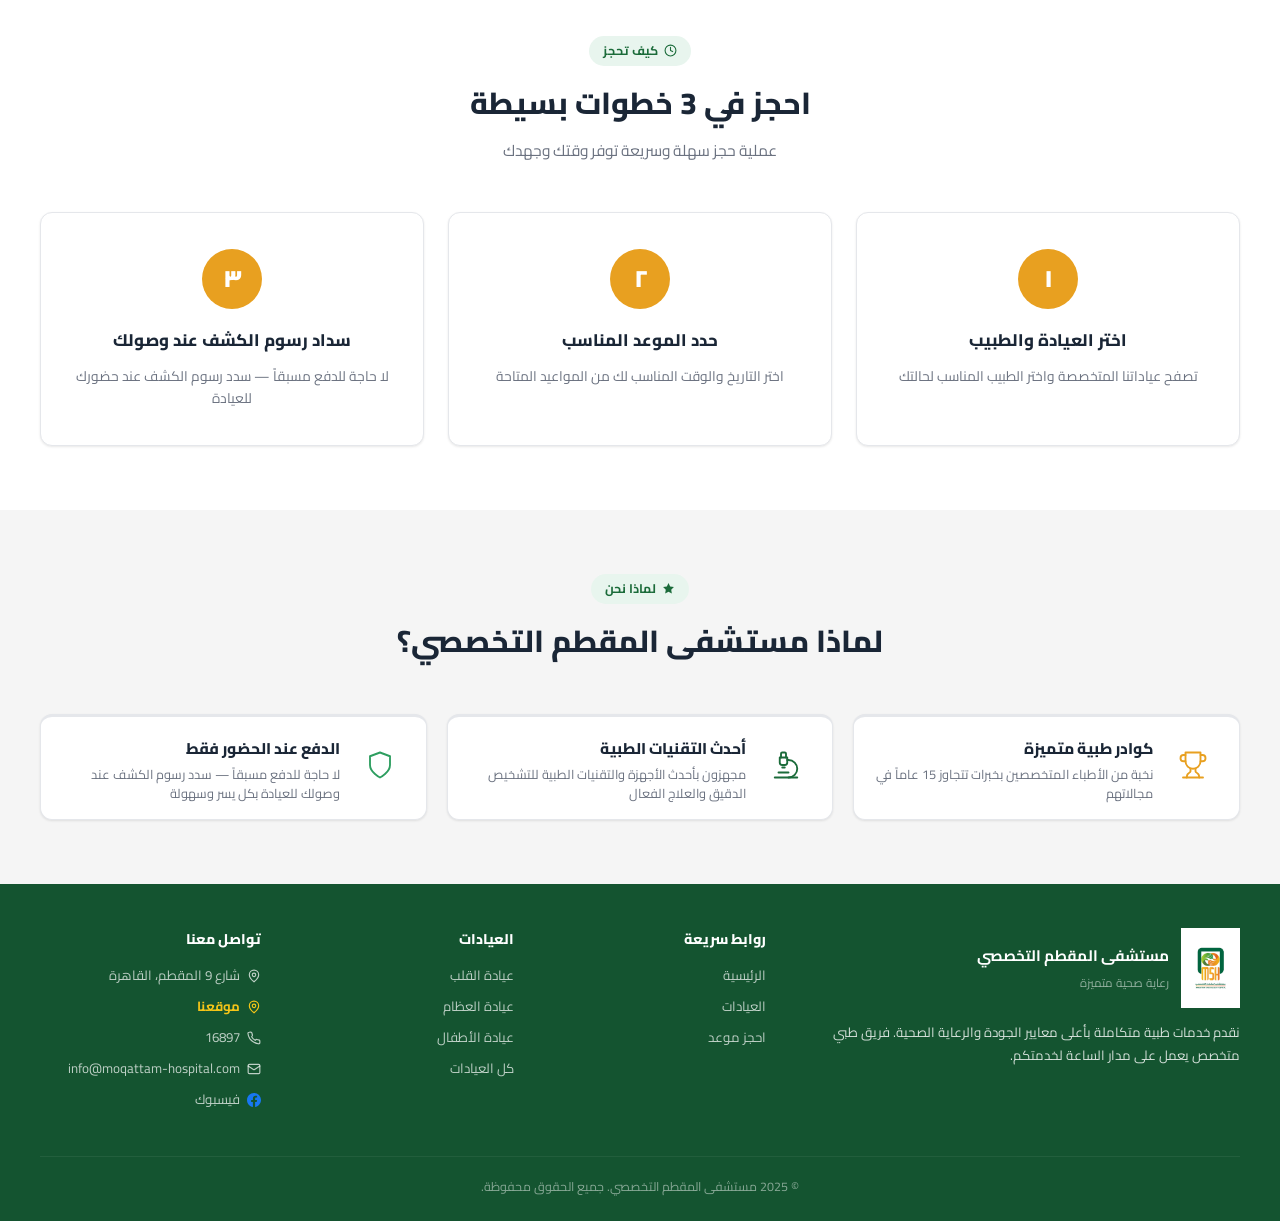
==== commit d06969ec: "تكبير خط رقم الهاتف في الهيدر إلى ضعف الحجم" ====
--- a/index.html
+++ b/index.html
@@ -25,7 +25,7 @@
         </a>
         <a href="tel:16897">
           <svg width="14" height="14" viewBox="0 0 24 24" fill="none" stroke="currentColor" stroke-width="2" stroke-linecap="round" stroke-linejoin="round"><path d="M22 16.92v3a2 2 0 0 1-2.18 2 19.79 19.79 0 0 1-8.63-3.07A19.5 19.5 0 0 1 4.69 13a19.79 19.79 0 0 1-3.07-8.67A2 2 0 0 1 3.6 2.18L6.5 2a2 2 0 0 1 2 1.72c.127.96.361 1.903.7 2.81a2 2 0 0 1-.45 2.11L7.91 9.91a16 16 0 0 0 6.14 6.14l1.06-1.06a2 2 0 0 1 2.11-.45c.907.339 1.85.573 2.81.7A2 2 0 0 1 22 16.92z"/></svg>
-          <span class="phone-text">16897</span>
+          <span class="phone-text" style="font-size:1.64rem;">16897</span>
         </a>
       </div>
     </div>
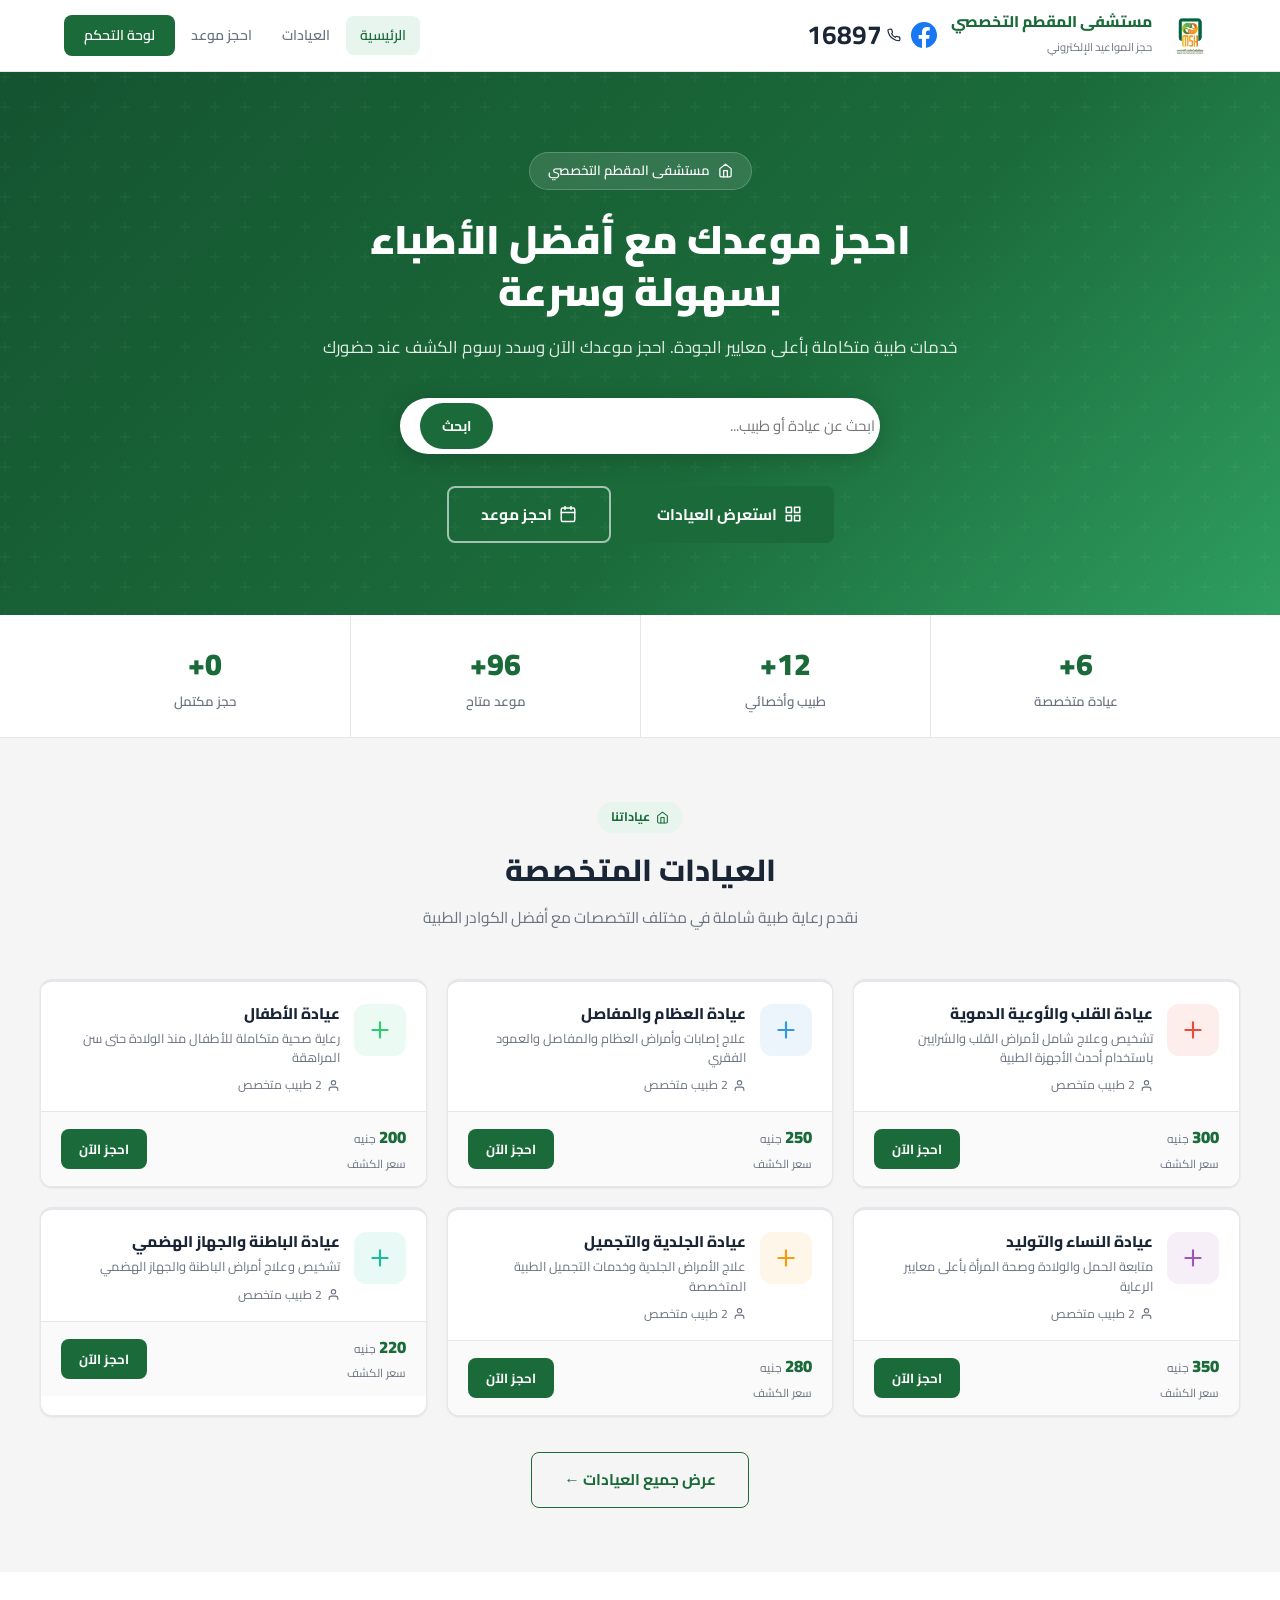
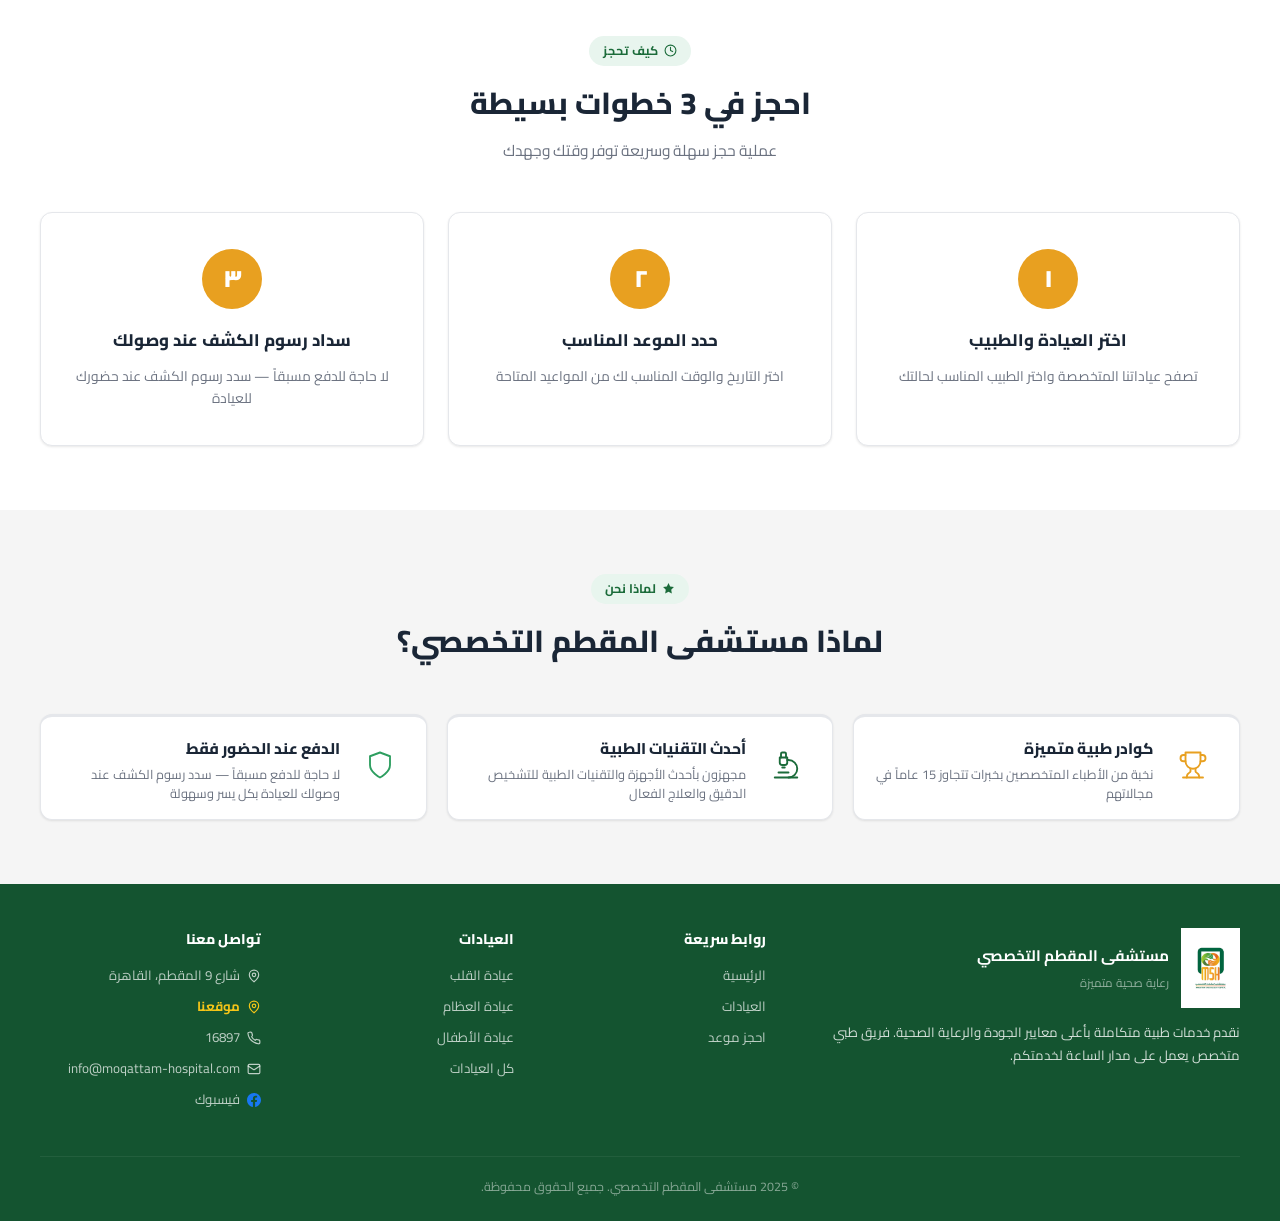
==== commit 7d7e9845: "تصحيح كلمة سدد في نص الهيرو" ====
--- a/index.html
+++ b/index.html
@@ -49,7 +49,7 @@
       مستشفى المقطم التخصصي
     </div>
     <h2>احجز موعدك مع أفضل الأطباء بسهولة وسرعة</h2>
-    <p>خدمات طبية متكاملة بأعلى معايير الجودة. احجز موعدك الآن واسدد رسوم الكشف عند حضورك</p>
+    <p>خدمات طبية متكاملة بأعلى معايير الجودة. احجز موعدك الآن وسدد رسوم الكشف عند حضورك</p>
     <div class="hero-search">
       <input type="text" id="heroSearch" placeholder="ابحث عن عيادة أو طبيب..." oninput="heroSearchHandler()">
       <button onclick="goToSearch()">ابحث</button>
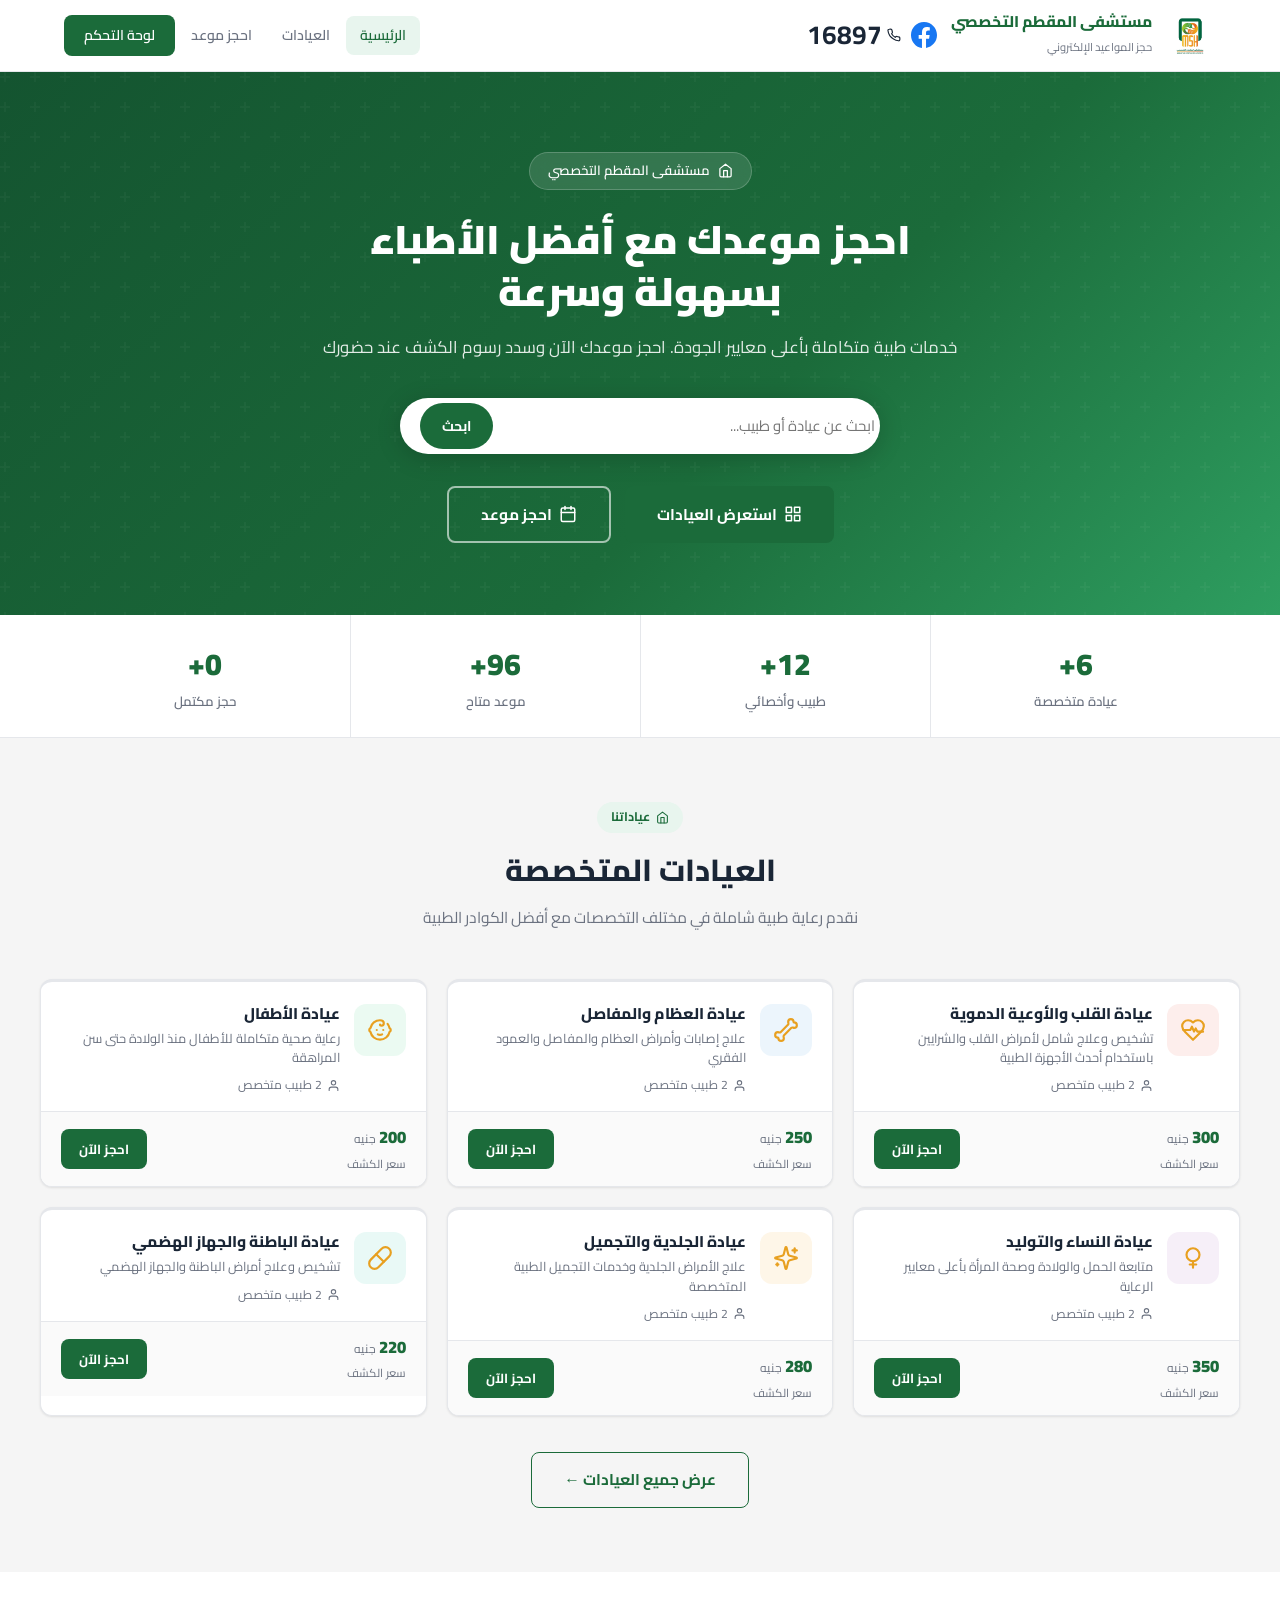
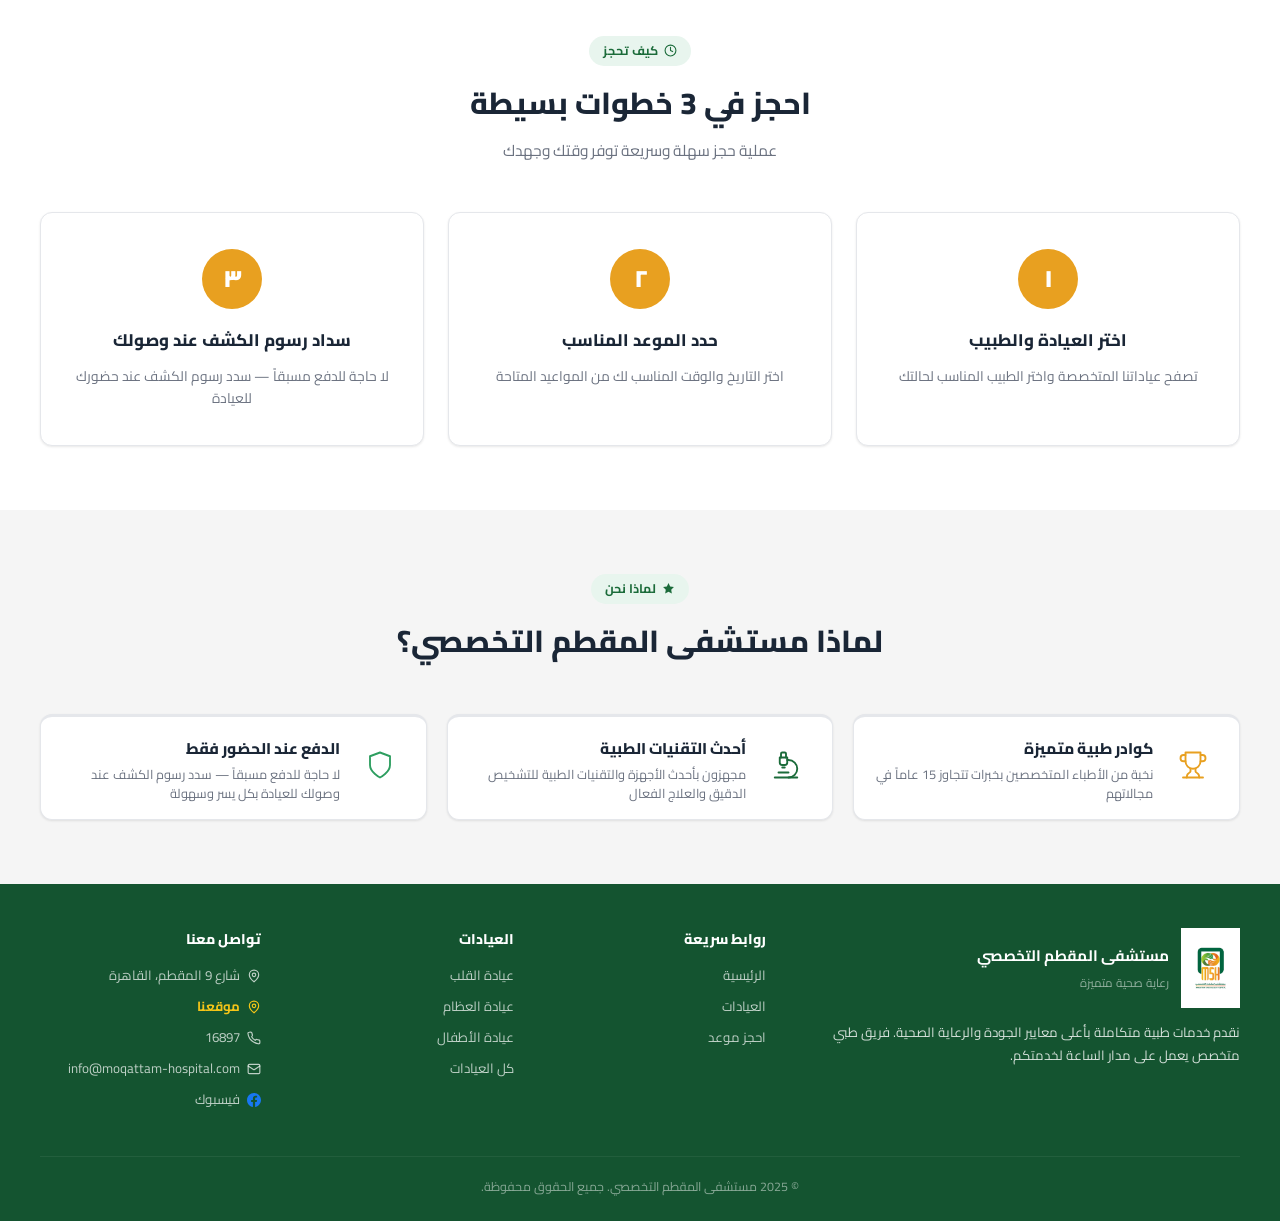
==== commit d570a9fd: "استبدال أيقونة + بأيقونات SVG تخصصية ملونة بالذهبي #E8A020 في بطاقات العيادات" ====
--- a/index.html
+++ b/index.html
@@ -196,6 +196,14 @@
 <script>
   const IC_CROSS = `<svg width="26" height="26" viewBox="0 0 24 24" fill="none" stroke="currentColor" stroke-width="2" stroke-linecap="round"><path d="M12 5v14M5 12h14"/></svg>`;
   const IC_USER  = `<svg width="13" height="13" viewBox="0 0 24 24" fill="none" stroke="currentColor" stroke-width="2" stroke-linecap="round" stroke-linejoin="round"><path d="M20 21v-2a4 4 0 0 0-4-4H8a4 4 0 0 0-4 4v2"/><circle cx="12" cy="7" r="4"/></svg>`;
+  const CLINIC_ICONS = {
+    c1: `<svg width="26" height="26" viewBox="0 0 24 24" fill="none" stroke="currentColor" stroke-width="2" stroke-linecap="round" stroke-linejoin="round"><path d="M19 14c1.49-1.46 3-3.21 3-5.5A5.5 5.5 0 0 0 16.5 3c-1.76 0-3 .5-4.5 2-1.5-1.5-2.74-2-4.5-2A5.5 5.5 0 0 0 2 8.5c0 2.3 1.5 4.05 3 5.5l7 7Z"/><path d="M3.22 12H9.5l1.5-3 2 4.5 1.5-3 1.5 3h5.27"/></svg>`,
+    c2: `<svg width="26" height="26" viewBox="0 0 24 24" fill="none" stroke="currentColor" stroke-width="2" stroke-linecap="round" stroke-linejoin="round"><path d="M17 10c.7-.7 1.69 0 2.5 0a2.5 2.5 0 1 0 0-5 .5.5 0 0 1-.5-.5 2.5 2.5 0 1 0-5 0c0 .81.7 1.8 0 2.5l-7 7c-.7.7-1.69 0-2.5 0a2.5 2.5 0 0 0 0 5c.28 0 .5.22.5.5a2.5 2.5 0 1 0 5 0c0-.81-.7-1.8 0-2.5Z"/></svg>`,
+    c3: `<svg width="26" height="26" viewBox="0 0 24 24" fill="none" stroke="currentColor" stroke-width="2" stroke-linecap="round" stroke-linejoin="round"><path d="M9 12h.01"/><path d="M15 12h.01"/><path d="M10 16c.5.3 1.2.5 2 .5s1.5-.2 2-.5"/><path d="M19 6.3a9 9 0 0 1 1.8 3.9 2 2 0 0 1 0 3.6 9 9 0 0 1-17.6 0 2 2 0 0 1 0-3.6A9 9 0 0 1 12 3c2 0 3.5 1.1 3.5 2.5s-.9 2.5-2 2.5c-.8 0-1.5-.4-1.5-1"/></svg>`,
+    c4: `<svg width="26" height="26" viewBox="0 0 24 24" fill="none" stroke="currentColor" stroke-width="2" stroke-linecap="round" stroke-linejoin="round"><circle cx="12" cy="9" r="6"/><path d="M12 15v6"/><path d="M9 18h6"/></svg>`,
+    c5: `<svg width="26" height="26" viewBox="0 0 24 24" fill="none" stroke="currentColor" stroke-width="2" stroke-linecap="round" stroke-linejoin="round"><path d="M9.937 15.5A2 2 0 0 0 8.5 14.063l-6.135-1.582a.5.5 0 0 1 0-.962L8.5 9.937A2 2 0 0 0 9.937 8.5l1.582-6.135a.5.5 0 0 1 .963 0L14.063 8.5A2 2 0 0 0 15.5 9.937l6.135 1.582a.5.5 0 0 1 0 .962L15.5 14.063a2 2 0 0 0-1.437 1.437l-1.582 6.135a.5.5 0 0 1-.963 0z"/><path d="M20 3v4"/><path d="M22 5h-4"/><path d="M4 17v2"/><path d="M5 18H3"/></svg>`,
+    c6: `<svg width="26" height="26" viewBox="0 0 24 24" fill="none" stroke="currentColor" stroke-width="2" stroke-linecap="round" stroke-linejoin="round"><path d="m10.5 20.5 10-10a4.95 4.95 0 1 0-7-7l-10 10a4.95 4.95 0 1 0 7 7Z"/><path d="m8.5 8.5 7 7"/></svg>`
+  };
   const IC_TROPHY = `<svg width="30" height="30" viewBox="0 0 24 24" fill="none" stroke="currentColor" stroke-width="1.5" stroke-linecap="round" stroke-linejoin="round"><path d="M6 9H4.5a2.5 2.5 0 0 1 0-5H6"/><path d="M18 9h1.5a2.5 2.5 0 0 0 0-5H18"/><path d="M4 22h16"/><path d="M10 14.66V17c0 .55-.47.98-.97 1.21C7.85 18.75 7 20.24 7 22"/><path d="M14 14.66V17c0 .55.47.98.97 1.21C16.15 18.75 17 20.24 17 22"/><path d="M18 2H6v7a6 6 0 0 0 12 0V2Z"/></svg>`;
   const IC_SCOPE  = `<svg width="30" height="30" viewBox="0 0 24 24" fill="none" stroke="currentColor" stroke-width="1.5" stroke-linecap="round" stroke-linejoin="round"><path d="M6 18h8"/><path d="M3 22h18"/><path d="M14 22a7 7 0 1 0 0-14h-1"/><path d="M9 14h2"/><path d="M9 12a2 2 0 0 1-2-2V6h6v4a2 2 0 0 1-2 2Z"/><path d="M12 6V3a1 1 0 0 0-1-1H9a1 1 0 0 0-1 1v3"/></svg>`;
   const IC_SHIELD = `<svg width="30" height="30" viewBox="0 0 24 24" fill="none" stroke="currentColor" stroke-width="1.5" stroke-linecap="round" stroke-linejoin="round"><path d="M12 22s8-4 8-10V5l-8-3-8 3v7c0 6 8 10 8 10z"/></svg>`;
@@ -239,7 +247,7 @@
       return `
         <div class="clinic-card" onclick="window.location.href='booking.html?clinicId=${c.id}'">
           <div class="clinic-card-top">
-            <div class="clinic-icon" style="background:${c.color}18;color:${c.color};">${IC_CROSS}</div>
+            <div class="clinic-icon" style="background:${c.color}18;color:#E8A020;">${CLINIC_ICONS[c.id] || IC_CROSS}</div>
             <div class="clinic-card-info">
               <h3>${c.name}</h3>
               <p>${c.description}</p>
